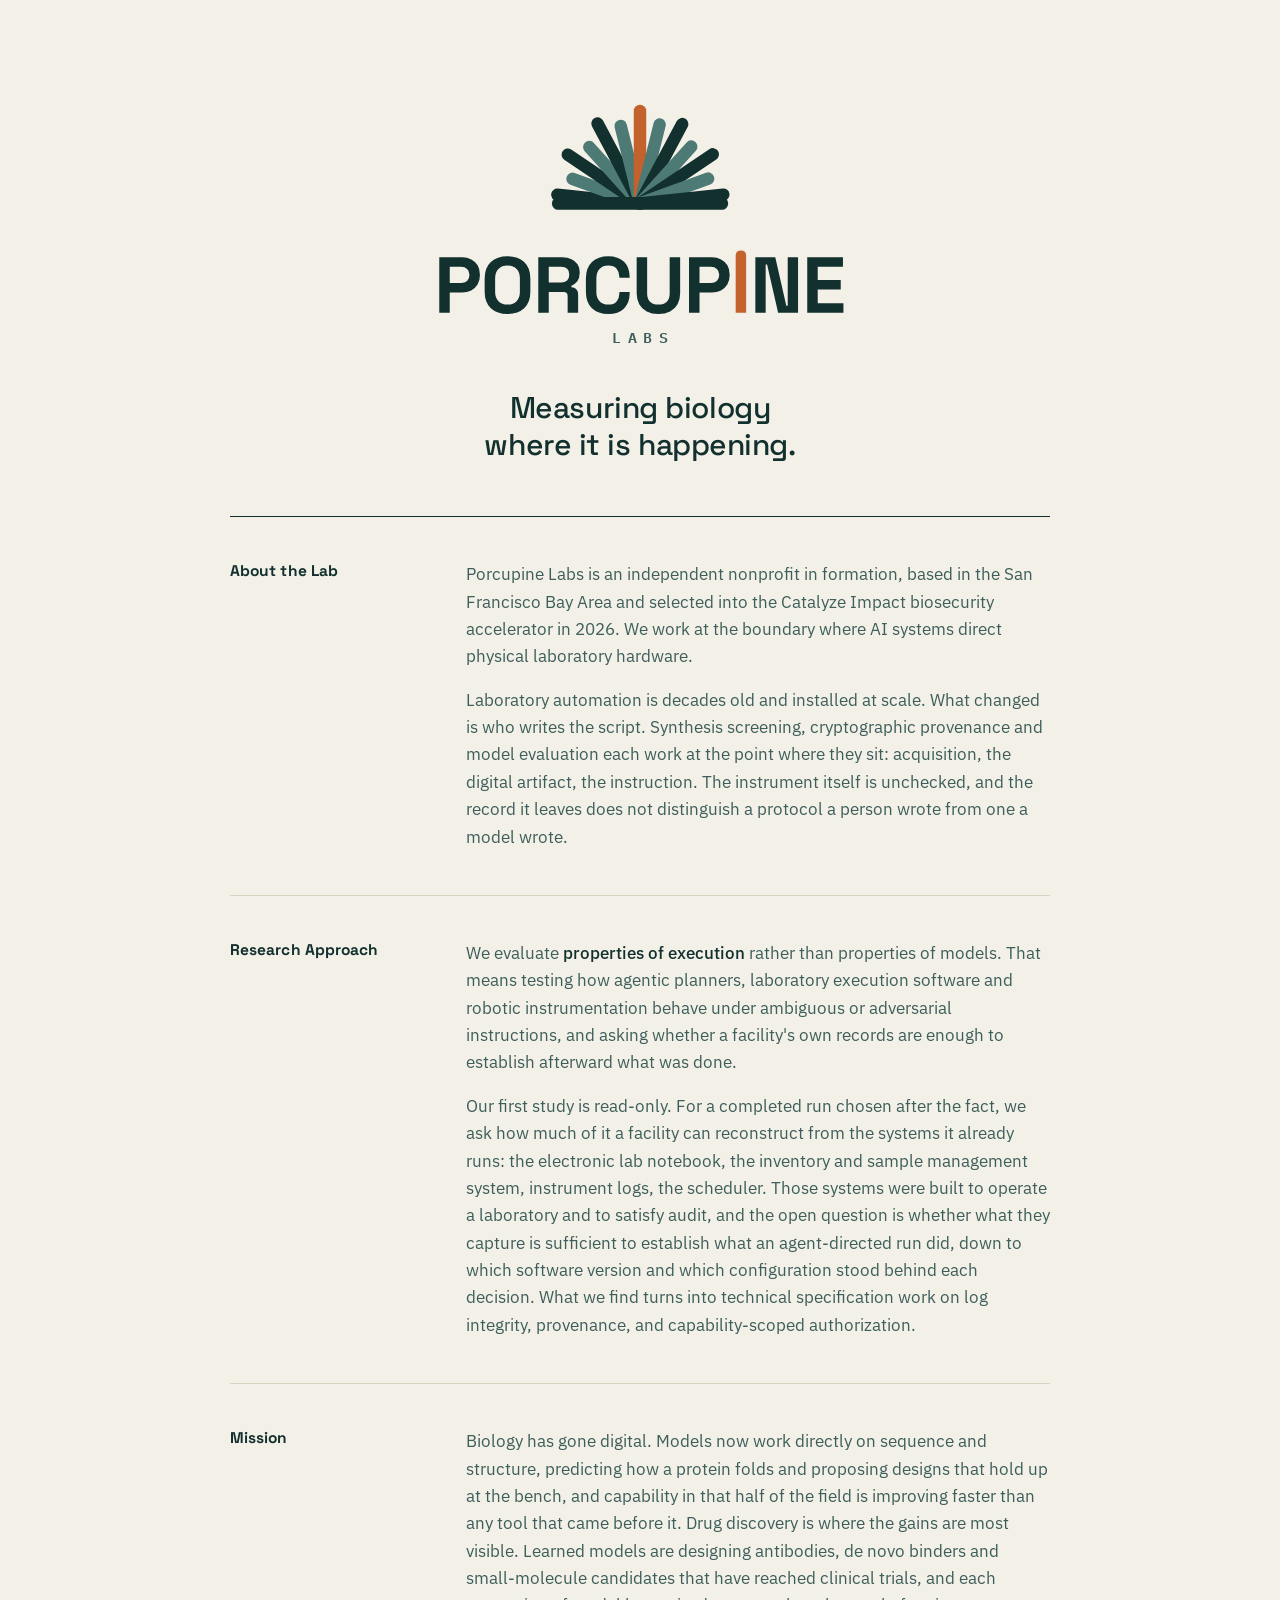
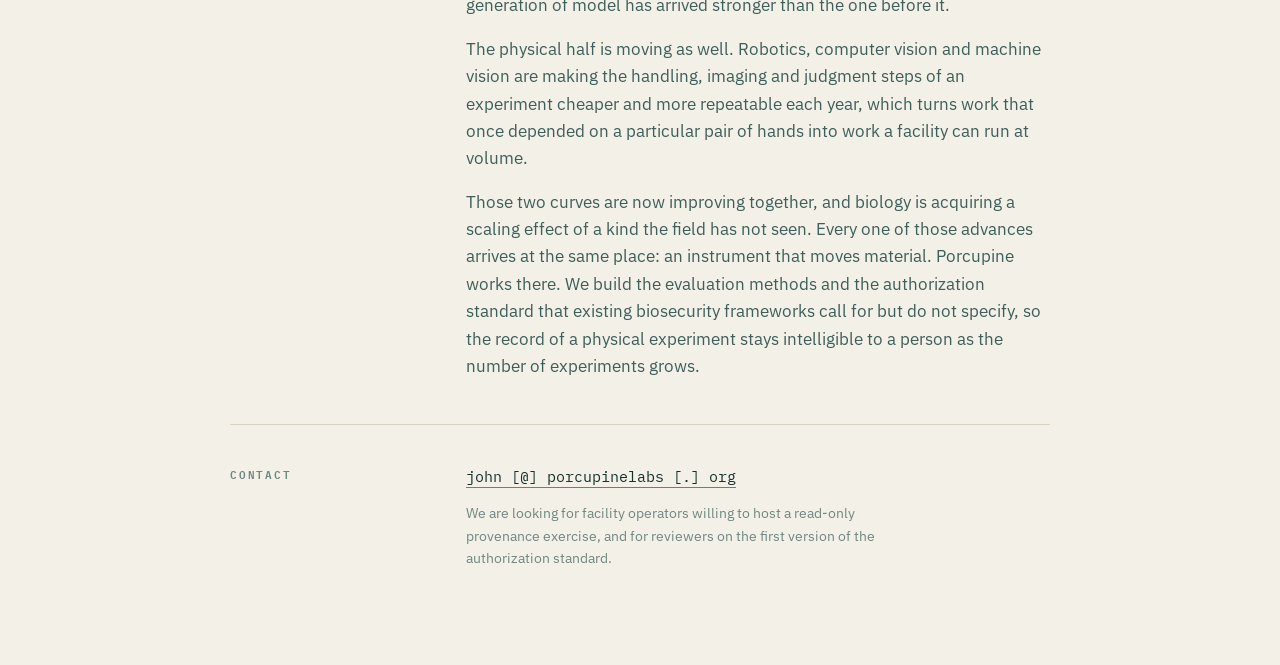
==== index.html @ 1875fbbc "Rebuild site: brand, metadata, social card" ====
<!doctype html>
<html lang="en">
<head>
<meta charset="utf-8">
<meta name="viewport" content="width=device-width,initial-scale=1,viewport-fit=cover">
<meta name="theme-color" content="#F3F0E8">
<link rel="canonical" href="https://porcupinelabs.org/">
<meta property="og:type" content="website">
<meta property="og:site_name" content="Porcupine Labs">
<meta property="og:title" content="Porcupine Labs">
<meta property="og:url" content="https://porcupinelabs.org/">
<meta property="og:description" content="Measuring biology where it is happening. An independent nonprofit in formation, working at the boundary where AI systems direct physical laboratory hardware.">
<meta property="og:image" content="https://porcupinelabs.org/og.png">
<meta property="og:image:width" content="1200">
<meta property="og:image:height" content="630">
<meta name="twitter:card" content="summary_large_image">
<link rel="icon" href="/favicon.svg" type="image/svg+xml">
<link rel="apple-touch-icon" href="/apple-touch-icon.png">
<script type="application/ld+json">
{"@context":"https://schema.org","@type":"NGO","name":"Porcupine Labs",
"url":"https://porcupinelabs.org/","logo":"https://porcupinelabs.org/favicon.svg",
"email":"john@porcupinelabs.org",
"slogan":"Measuring biology where it is happening.",
"description":"Independent nonprofit in formation. Works at the boundary where AI systems direct physical laboratory hardware, evaluating properties of execution and the records facilities keep of it.",
"address":{"@type":"PostalAddress","addressRegion":"CA","addressCountry":"US"},
"knowsAbout":["biosecurity","laboratory automation","AI safety","provenance","reconstructability"]}
</script>
<title>Porcupine Labs</title>

<meta name="description" content="Porcupine Labs is an independent nonprofit in formation. We measure whether safety constraints hold at the physical execution boundary, where software directs laboratory hardware.">
<link rel="preconnect" href="https://fonts.googleapis.com">
<link rel="preconnect" href="https://fonts.gstatic.com" crossorigin>
<link rel="stylesheet" href="https://fonts.googleapis.com/css2?family=Space+Grotesk:wght@500;700&family=IBM+Plex+Sans:wght@400;500&family=IBM+Plex+Mono:wght@400;600&display=swap">
<style>
/* Layout: one 820px column, label left and body right, hairline rules between.
   Brand palette only. Quill orange appears once, in the I. */
:root{
  --bg:#F3F0E8; --ink:#12302E; --muted:#3D5E5A; --subtle:#6F8783;
  --rule:#D9D2C0; --rule-strong:#12302E; --quill:#C4622D;
  --mark:#12302E; --mark-lt:#4E7A75;
  --display:"Space Grotesk",system-ui,sans-serif;
  --body:"IBM Plex Sans",system-ui,-apple-system,"Helvetica Neue",sans-serif;
  --mono:"IBM Plex Mono",ui-monospace,SFMono-Regular,Menlo,monospace;
  color-scheme:light;
}
/* Bone is the ground in every context. The page does not follow the viewer's theme. */

*{box-sizing:border-box;margin:0;padding:0}
body{background:var(--bg);color:var(--ink);font-family:var(--body);
  font-size:16.5px;line-height:1.66;-webkit-font-smoothing:antialiased;
  padding-left:max(24px,env(safe-area-inset-left,0px));
  padding-right:max(24px,env(safe-area-inset-right,0px))}
.container{max-width:820px;margin-inline:auto;padding-block:clamp(52px,8vw,78px) 96px}

/* ---- masthead ---- */
header{text-align:center;padding-bottom:52px;border-bottom:1px solid var(--rule-strong)}
.lockup{display:block;margin:0 auto 26px;width:100%;max-width:330px;height:auto}
.wordmark{display:block;margin:22px auto 0;width:100%;max-width:412px;height:auto}
.sr-only{position:absolute;width:1px;height:1px;overflow:hidden;clip:rect(0 0 0 0);
  clip-path:inset(50%);white-space:nowrap}
.labs{font-family:var(--mono);font-weight:600;font-size:clamp(12px,2.1vw,15px);
  letter-spacing:.44em;color:var(--muted);margin-top:11px;text-indent:.44em}
.lead{max-width:24ch;margin:38px auto 0;font-family:var(--display);font-weight:500;
  font-size:clamp(21px,3.4vw,30px);line-height:1.26;letter-spacing:-.015em;
  color:var(--ink);text-wrap:balance}

/* ---- sections ---- */
section{display:grid;grid-template-columns:200px minmax(0,1fr);
  gap:36px;padding-block:44px;border-bottom:1px solid var(--rule)}
h2{font-family:var(--display);font-size:15.5px;font-weight:700;letter-spacing:.005em;
  line-height:1.35;color:var(--ink)}
.body p{color:var(--muted);margin-bottom:16px;max-width:64ch}
.body p:last-child{margin-bottom:0}
.body em{font-style:normal;color:var(--ink);font-weight:500}

/* ---- footer ---- */
footer{display:grid;grid-template-columns:200px minmax(0,1fr);gap:36px;
  padding-top:40px;font-size:14.5px;color:var(--muted)}
.flabel{font-family:var(--mono);font-size:11px;font-weight:600;letter-spacing:.16em;
  text-transform:uppercase;color:var(--subtle)}
.addr{font-family:var(--mono);font-size:15px;color:var(--ink);user-select:all;
  text-decoration:none;border-bottom:1px solid var(--quill);padding-bottom:1px}
.fnote{margin-top:12px;color:var(--subtle);font-size:13.5px;max-width:54ch}

@media (max-width:680px){
  .container{padding-block:40px 64px}
  header{padding-bottom:38px}
  section,footer{grid-template-columns:1fr;gap:14px;padding-block:34px}
}
:focus-visible{outline:2px solid var(--quill);outline-offset:3px}
</style>
</head>
<body>

<div class="container">
  <header>
    <svg class="lockup" viewBox="0 0 400 176" role="img" aria-label="Porcupine Labs quill mark">
      <line x1="200" y1="152" x2="99.8" y2="141.5" stroke="var(--mark)" stroke-width="15.1" stroke-linecap="round"/>
      <line x1="200" y1="152" x2="118.2" y2="122.2" stroke="var(--mark-lt)" stroke-width="15.1" stroke-linecap="round"/>
      <line x1="200" y1="152" x2="112.4" y2="92.9" stroke="var(--mark)" stroke-width="15.1" stroke-linecap="round"/>
      <line x1="200" y1="152" x2="138.5" y2="83.7" stroke="var(--mark-lt)" stroke-width="15.1" stroke-linecap="round"/>
      <line x1="200" y1="152" x2="148.5" y2="55.2" stroke="var(--mark)" stroke-width="15.1" stroke-linecap="round"/>
      <line x1="200" y1="152" x2="176.6" y2="58.1" stroke="var(--mark-lt)" stroke-width="15.1" stroke-linecap="round"/>
      <line x1="200" y1="152" x2="200" y2="39.9" stroke="var(--quill)" stroke-width="15.1" stroke-linecap="round"/>
      <line x1="200" y1="152" x2="223.8" y2="56.5" stroke="var(--mark-lt)" stroke-width="15.1" stroke-linecap="round"/>
      <line x1="200" y1="152" x2="251.1" y2="55.9" stroke="var(--mark)" stroke-width="15.1" stroke-linecap="round"/>
      <line x1="200" y1="152" x2="262.1" y2="83.1" stroke="var(--mark-lt)" stroke-width="15.1" stroke-linecap="round"/>
      <line x1="200" y1="152" x2="288.2" y2="92.5" stroke="var(--mark)" stroke-width="15.1" stroke-linecap="round"/>
      <line x1="200" y1="152" x2="282.6" y2="121.9" stroke="var(--mark-lt)" stroke-width="15.1" stroke-linecap="round"/>
      <line x1="200" y1="152" x2="301" y2="141.4" stroke="var(--mark)" stroke-width="15.1" stroke-linecap="round"/>
      <rect x="93.2" y="144.4" width="213.7" height="15.3" rx="7.6" fill="var(--mark)"/>
    </svg>
    <svg class="wordmark" viewBox="0 0 519.2 82.5" role="img" aria-label="Porcupine"><title>Porcupine</title><g transform="translate(0 80.5)"><g transform="translate(0.000 0) scale(0.100000 -0.100000)"><path fill="#12302E" d="M66 0V700H354Q420 700 470.5 673.5Q521 647 549.5 599.0Q578 551 578 485V471Q578 406 548.5 357.5Q519 309 468.5 282.5Q418 256 354 256H198V0ZM198 376H341Q388 376 417.0 402.0Q446 428 446 473V483Q446 528 417.0 554.0Q388 580 341 580H198Z"/></g><g transform="translate(58.800 0) scale(0.100000 -0.100000)"><path fill="#12302E" d="M338 -14Q206 -14 128.0 58.5Q50 131 50 266V434Q50 569 128.0 641.5Q206 714 338 714Q470 714 548.0 641.5Q626 569 626 434V266Q626 131 548.0 58.5Q470 -14 338 -14ZM338 104Q412 104 453.0 147.0Q494 190 494 262V438Q494 510 453.0 553.0Q412 596 338 596Q265 596 223.5 553.0Q182 510 182 438V262Q182 190 223.5 147.0Q265 104 338 104Z"/></g><g transform="translate(124.800 0) scale(0.100000 -0.100000)"><path fill="#12302E" d="M66 0V700H370Q436 700 485.0 677.0Q534 654 561.0 612.0Q588 570 588 513V501Q588 438 558.0 399.0Q528 360 484 342V324Q524 322 546.0 296.5Q568 271 568 229V0H436V210Q436 234 423.5 249.0Q411 264 382 264H198V0ZM198 384H356Q403 384 429.5 409.5Q456 435 456 477V487Q456 529 430.0 554.5Q404 580 356 580H198Z"/></g><g transform="translate(186.400 0) scale(0.100000 -0.100000)"><path fill="#12302E" d="M332 -14Q202 -14 126.0 58.5Q50 131 50 266V434Q50 569 126.0 641.5Q202 714 332 714Q461 714 531.5 643.5Q602 573 602 450V444H472V454Q472 516 437.5 556.0Q403 596 332 596Q262 596 222.0 553.0Q182 510 182 436V264Q182 191 222.0 147.5Q262 104 332 104Q403 104 437.5 144.5Q472 185 472 246V264H602V250Q602 127 531.5 56.5Q461 -14 332 -14Z"/></g><g transform="translate(249.200 0) scale(0.100000 -0.100000)"><path fill="#12302E" d="M336 -14Q250 -14 188.5 17.5Q127 49 94.5 107.5Q62 166 62 246V700H194V242Q194 178 230.5 141.0Q267 104 336 104Q405 104 441.5 141.0Q478 178 478 242V700H610V246Q610 166 577.5 107.5Q545 49 483.5 17.5Q422 -14 336 -14Z"/></g><g transform="translate(314.800 0) scale(0.100000 -0.100000)"><path fill="#12302E" d="M66 0V700H354Q420 700 470.5 673.5Q521 647 549.5 599.0Q578 551 578 485V471Q578 406 548.5 357.5Q519 309 468.5 282.5Q418 256 354 256H198V0ZM198 376H341Q388 376 417.0 402.0Q446 428 446 473V483Q446 528 417.0 554.0Q388 580 341 580H198Z"/></g><path fill="#C4622D" d="M380.20 0 L380.20 -71.90 Q380.20 -78.50 386.80 -78.50 Q393.40 -78.50 393.40 -71.90 L393.40 0 Z"/><g transform="translate(398.400 0) scale(0.100000 -0.100000)"><path fill="#12302E" d="M66 0V700H317L456 90H474V700H604V0H353L214 610H196V0Z"/></g><g transform="translate(463.800 0) scale(0.100000 -0.100000)"><path fill="#12302E" d="M66 0V700H516V580H198V413H488V293H198V120H522V0Z"/></g></g></svg>
    <h1 class="sr-only">Porcupine Labs</h1>
    <div class="labs">LABS</div>
    <p class="lead">Measuring biology where it is happening.</p>
  </header>

  <main>
    <section>
      <h2>About the Lab</h2>
      <div class="body">
        <p>Porcupine Labs is an independent nonprofit in formation, based in the San Francisco
          Bay Area and selected into the Catalyze Impact biosecurity accelerator in 2026.
          We work at the boundary where AI systems direct physical laboratory hardware.</p>
        <p>Laboratory automation is decades old and installed at scale. What changed is who
          writes the script. Synthesis screening, cryptographic provenance and model
          evaluation each work at the point where they sit: acquisition, the digital artifact,
          the instruction. The instrument itself is unchecked, and the record it leaves does
          not distinguish a protocol a person wrote from one a model wrote.</p>
      </div>
    </section>

    <section>
      <h2>Research Approach</h2>
      <div class="body">
        <p>We evaluate <em>properties of execution</em> rather than properties of models. That
          means testing how agentic planners, laboratory execution software and robotic
          instrumentation behave under ambiguous or adversarial instructions, and asking
          whether a facility's own records are enough to establish afterward what was done.</p>
        <p>Our first study is read-only. For a completed run chosen after the fact, we ask how
          much of it a facility can reconstruct from the systems it already runs: the
          electronic lab notebook, the inventory and sample management system, instrument
          logs, the scheduler. Those systems were built to operate a laboratory and to satisfy
          audit, and the open question is whether what they capture is sufficient to establish
          what an agent-directed run did, down to which software version and which
          configuration stood behind each decision. What we find turns into technical
          specification work on log integrity, provenance, and capability-scoped
          authorization.</p>
      </div>
    </section>

    <section>
      <h2>Mission</h2>
      <div class="body">
        <p>Biology has gone digital. Models now work directly on sequence and structure,
          predicting how a protein folds and proposing designs that hold up at the bench, and
          capability in that half of the field is improving faster than any tool that came
          before it. Drug discovery is where the gains are most visible. Learned models are
          designing antibodies, de novo binders and small-molecule candidates that have
          reached clinical trials, and each generation of model has arrived stronger than the
          one before it.</p>
        <p>The physical half is moving as well. Robotics, computer vision and machine vision
          are making the handling, imaging and judgment steps of an experiment cheaper and
          more repeatable each year, which turns work that once depended on a particular pair
          of hands into work a facility can run at volume.</p>
        <p>Those two curves are now improving together, and biology is acquiring a scaling
          effect of a kind the field has not seen. Every one of those advances arrives at the
          same place: an instrument that moves material. Porcupine works there. We build the
          evaluation methods and the authorization standard that existing biosecurity
          frameworks call for but do not specify, so the record of a physical experiment
          stays intelligible to a person as the number of experiments grows.</p>
      </div>
    </section>
  </main>

  <footer>
    <div class="flabel">Contact</div>
    <div>
      <a class="addr" href="mailto:john@porcupinelabs.org">john [@] porcupinelabs [.] org</a>
      <p class="fnote">We are looking for facility operators willing to host a read-only
        provenance exercise, and for reviewers on the first version of the authorization
        standard.</p>
    </div>
  </footer>
</div>

</body>
</html>
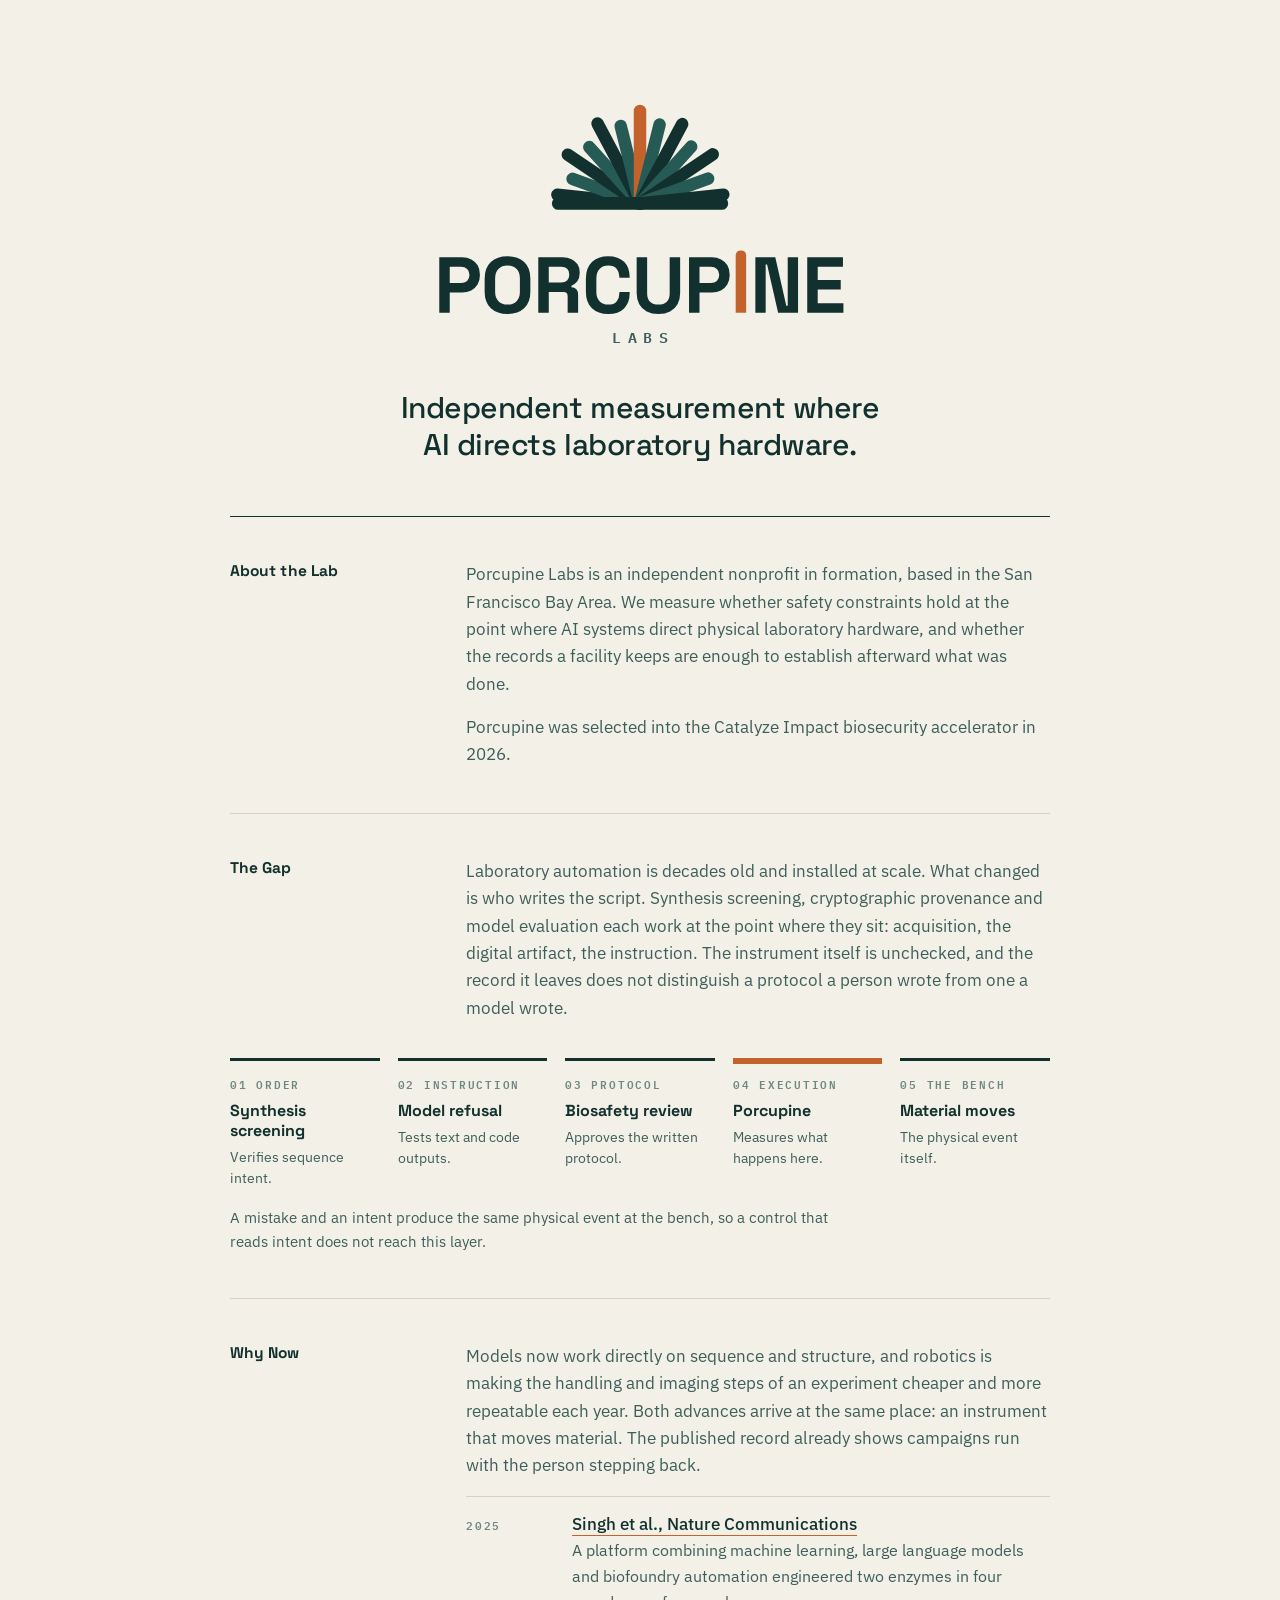
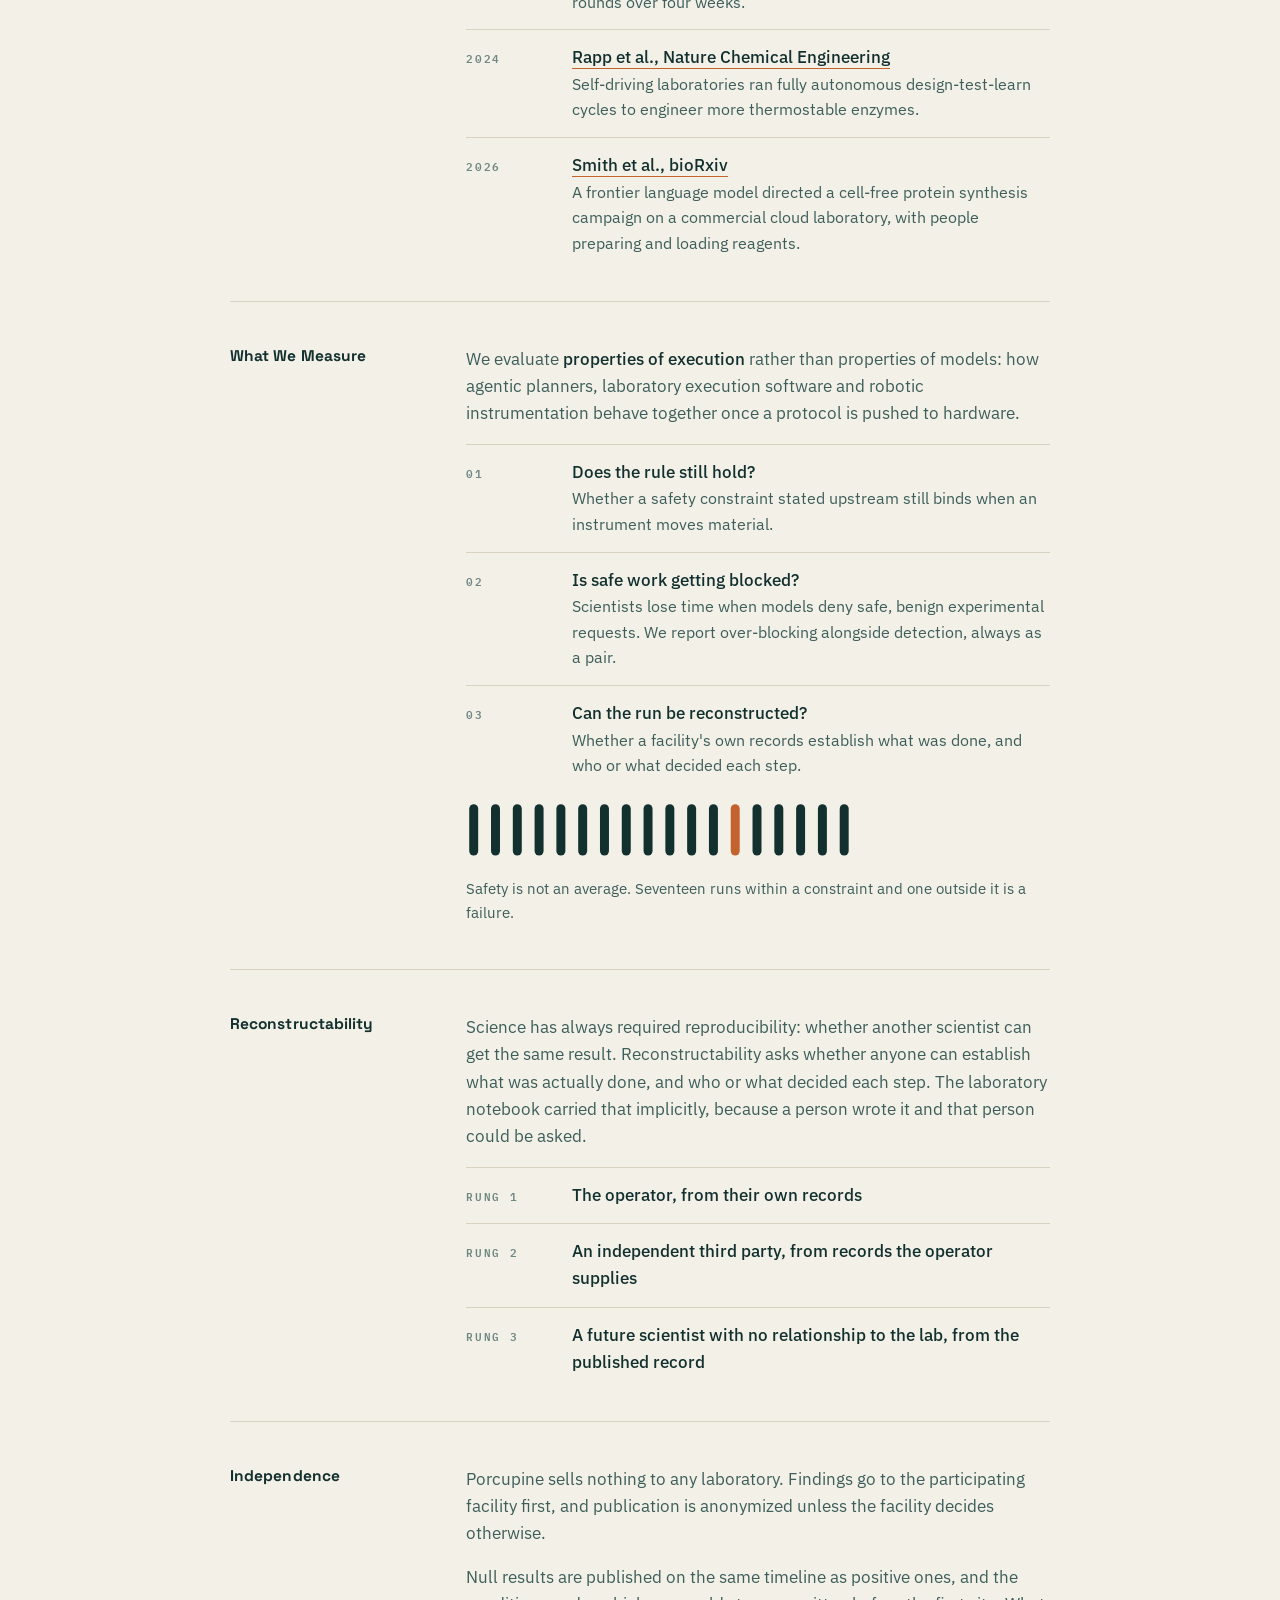
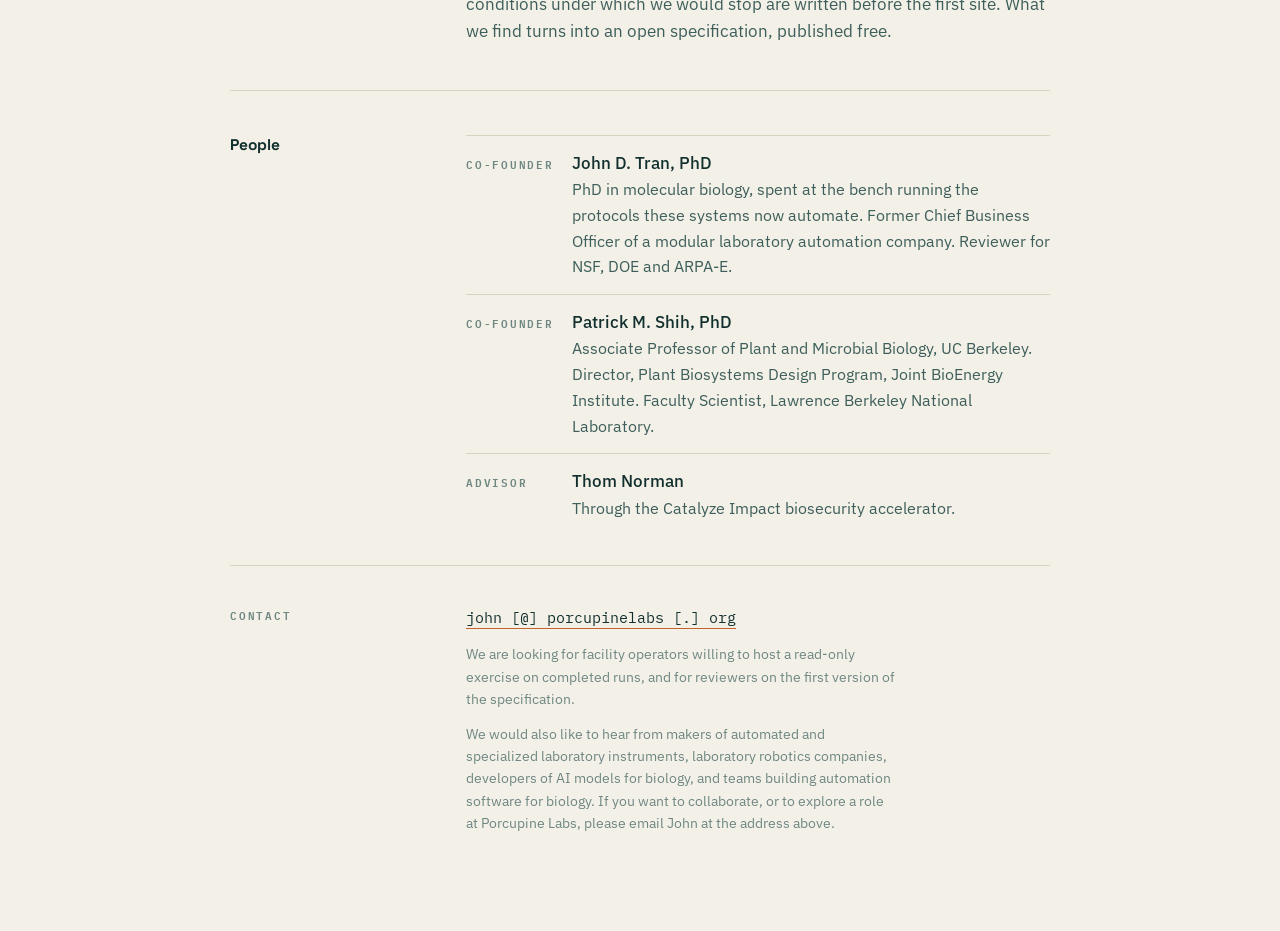
==== commit d1858cbd: "fable update" ====
--- a/index.html
+++ b/index.html
@@ -9,7 +9,7 @@
 <meta property="og:site_name" content="Porcupine Labs">
 <meta property="og:title" content="Porcupine Labs">
 <meta property="og:url" content="https://porcupinelabs.org/">
-<meta property="og:description" content="Measuring biology where it is happening. An independent nonprofit in formation, working at the boundary where AI systems direct physical laboratory hardware.">
+<meta property="og:description" content="Independent measurement where AI directs laboratory hardware. An independent nonprofit in formation, working at the boundary where AI systems direct physical laboratory instruments.">
 <meta property="og:image" content="https://porcupinelabs.org/og.png">
 <meta property="og:image:width" content="1200">
 <meta property="og:image:height" content="630">
@@ -20,9 +20,10 @@
 {"@context":"https://schema.org","@type":"NGO","name":"Porcupine Labs",
 "url":"https://porcupinelabs.org/","logo":"https://porcupinelabs.org/favicon.svg",
 "email":"john@porcupinelabs.org",
-"slogan":"Measuring biology where it is happening.",
-"description":"Independent nonprofit in formation. Works at the boundary where AI systems direct physical laboratory hardware, evaluating properties of execution and the records facilities keep of it.",
+"slogan":"Independent measurement where AI directs laboratory hardware.",
+"description":"Independent nonprofit in formation. Measures whether safety constraints hold where AI systems direct physical laboratory hardware, and whether a facility's records establish afterward what was done.",
 "address":{"@type":"PostalAddress","addressRegion":"CA","addressCountry":"US"},
+"founder":[{"@type":"Person","name":"John D. Tran"},{"@type":"Person","name":"Patrick M. Shih"}],
 "knowsAbout":["biosecurity","laboratory automation","AI safety","provenance","reconstructability"]}
 </script>
 <title>Porcupine Labs</title>
@@ -33,11 +34,12 @@
 <link rel="stylesheet" href="https://fonts.googleapis.com/css2?family=Space+Grotesk:wght@500;700&family=IBM+Plex+Sans:wght@400;500&family=IBM+Plex+Mono:wght@400;600&display=swap">
 <style>
 /* Layout: one 820px column, label left and body right, hairline rules between.
-   Brand palette only. Quill orange appears once, in the I. */
+   Brand palette only. The quill is a stroke: figures are built from top rules and
+   round-capped lines. Quill orange marks where Porcupine works, once per figure. */
 :root{
   --bg:#F3F0E8; --ink:#12302E; --muted:#3D5E5A; --subtle:#6F8783;
   --rule:#D9D2C0; --rule-strong:#12302E; --quill:#C4622D;
-  --mark:#12302E; --mark-lt:#4E7A75;
+  --mark:#12302E; --mark-lt:#265A55;
   --display:"Space Grotesk",system-ui,sans-serif;
   --body:"IBM Plex Sans",system-ui,-apple-system,"Helvetica Neue",sans-serif;
   --mono:"IBM Plex Mono",ui-monospace,SFMono-Regular,Menlo,monospace;
@@ -60,7 +62,7 @@
   clip-path:inset(50%);white-space:nowrap}
 .labs{font-family:var(--mono);font-weight:600;font-size:clamp(12px,2.1vw,15px);
   letter-spacing:.44em;color:var(--muted);margin-top:11px;text-indent:.44em}
-.lead{max-width:24ch;margin:38px auto 0;font-family:var(--display);font-weight:500;
+.lead{max-width:26ch;margin:38px auto 0;font-family:var(--display);font-weight:500;
   font-size:clamp(21px,3.4vw,30px);line-height:1.26;letter-spacing:-.015em;
   color:var(--ink);text-wrap:balance}
 
@@ -72,6 +74,33 @@
 .body p{color:var(--muted);margin-bottom:16px;max-width:64ch}
 .body p:last-child{margin-bottom:0}
 .body em{font-style:normal;color:var(--ink);font-weight:500}
+.body a,.fig a{color:var(--ink);text-decoration:none;border-bottom:1px solid var(--quill)}
+.tag{font-family:var(--mono);font-size:11px;font-weight:600;letter-spacing:.16em;
+  text-transform:uppercase;color:var(--subtle);display:block}
+
+/* ---- figures: span both columns ---- */
+.fig{grid-column:1/-1}
+.cap{margin-top:18px;color:var(--muted);font-size:14.5px;max-width:70ch}
+
+/* the stack: five stages, each under a top rule */
+.stack{list-style:none;display:grid;grid-template-columns:repeat(5,minmax(0,1fr));gap:18px}
+.stack li{border-top:3px solid var(--mark);padding-top:14px}
+.stack li.q{border-top:6px solid var(--quill);padding-top:11px}
+.stack b{display:block;font-family:var(--display);font-weight:700;font-size:16px;
+  line-height:1.25;margin:8px 0 6px;color:var(--ink)}
+.stack span.d{display:block;color:var(--muted);font-size:14px;line-height:1.45}
+
+/* rows: questions, rungs, record, people */
+.rows{list-style:none}
+.rows li{display:grid;grid-template-columns:88px minmax(0,1fr);gap:18px;
+  padding:14px 0;border-top:1px solid var(--rule)}
+.rows li:last-child{padding-bottom:0}
+.rows b{display:block;font-weight:500;color:var(--ink)}
+.rows .d{display:block;color:var(--muted);font-size:15.5px}
+.rows .tag{padding-top:5px}
+
+/* all-of-k strip */
+.strip{display:block;width:100%;max-width:400px;height:auto;margin-top:22px}
 
 /* ---- footer ---- */
 footer{display:grid;grid-template-columns:200px minmax(0,1fr);gap:36px;
@@ -86,6 +115,10 @@
   .container{padding-block:40px 64px}
   header{padding-bottom:38px}
   section,footer{grid-template-columns:1fr;gap:14px;padding-block:34px}
+  .stack{grid-template-columns:1fr;gap:0}
+  .stack li,.stack li.q{border-top:0;border-left:3px solid var(--mark);padding:10px 0 14px 16px}
+  .stack li.q{border-left:6px solid var(--quill);padding-left:13px}
+  .rows li{grid-template-columns:1fr;gap:4px}
 }
 :focus-visible{outline:2px solid var(--quill);outline-offset:3px}
 </style>
@@ -113,7 +146,7 @@
     <svg class="wordmark" viewBox="0 0 519.2 82.5" role="img" aria-label="Porcupine"><title>Porcupine</title><g transform="translate(0 80.5)"><g transform="translate(0.000 0) scale(0.100000 -0.100000)"><path fill="#12302E" d="M66 0V700H354Q420 700 470.5 673.5Q521 647 549.5 599.0Q578 551 578 485V471Q578 406 548.5 357.5Q519 309 468.5 282.5Q418 256 354 256H198V0ZM198 376H341Q388 376 417.0 402.0Q446 428 446 473V483Q446 528 417.0 554.0Q388 580 341 580H198Z"/></g><g transform="translate(58.800 0) scale(0.100000 -0.100000)"><path fill="#12302E" d="M338 -14Q206 -14 128.0 58.5Q50 131 50 266V434Q50 569 128.0 641.5Q206 714 338 714Q470 714 548.0 641.5Q626 569 626 434V266Q626 131 548.0 58.5Q470 -14 338 -14ZM338 104Q412 104 453.0 147.0Q494 190 494 262V438Q494 510 453.0 553.0Q412 596 338 596Q265 596 223.5 553.0Q182 510 182 438V262Q182 190 223.5 147.0Q265 104 338 104Z"/></g><g transform="translate(124.800 0) scale(0.100000 -0.100000)"><path fill="#12302E" d="M66 0V700H370Q436 700 485.0 677.0Q534 654 561.0 612.0Q588 570 588 513V501Q588 438 558.0 399.0Q528 360 484 342V324Q524 322 546.0 296.5Q568 271 568 229V0H436V210Q436 234 423.5 249.0Q411 264 382 264H198V0ZM198 384H356Q403 384 429.5 409.5Q456 435 456 477V487Q456 529 430.0 554.5Q404 580 356 580H198Z"/></g><g transform="translate(186.400 0) scale(0.100000 -0.100000)"><path fill="#12302E" d="M332 -14Q202 -14 126.0 58.5Q50 131 50 266V434Q50 569 126.0 641.5Q202 714 332 714Q461 714 531.5 643.5Q602 573 602 450V444H472V454Q472 516 437.5 556.0Q403 596 332 596Q262 596 222.0 553.0Q182 510 182 436V264Q182 191 222.0 147.5Q262 104 332 104Q403 104 437.5 144.5Q472 185 472 246V264H602V250Q602 127 531.5 56.5Q461 -14 332 -14Z"/></g><g transform="translate(249.200 0) scale(0.100000 -0.100000)"><path fill="#12302E" d="M336 -14Q250 -14 188.5 17.5Q127 49 94.5 107.5Q62 166 62 246V700H194V242Q194 178 230.5 141.0Q267 104 336 104Q405 104 441.5 141.0Q478 178 478 242V700H610V246Q610 166 577.5 107.5Q545 49 483.5 17.5Q422 -14 336 -14Z"/></g><g transform="translate(314.800 0) scale(0.100000 -0.100000)"><path fill="#12302E" d="M66 0V700H354Q420 700 470.5 673.5Q521 647 549.5 599.0Q578 551 578 485V471Q578 406 548.5 357.5Q519 309 468.5 282.5Q418 256 354 256H198V0ZM198 376H341Q388 376 417.0 402.0Q446 428 446 473V483Q446 528 417.0 554.0Q388 580 341 580H198Z"/></g><path fill="#C4622D" d="M380.20 0 L380.20 -71.90 Q380.20 -78.50 386.80 -78.50 Q393.40 -78.50 393.40 -71.90 L393.40 0 Z"/><g transform="translate(398.400 0) scale(0.100000 -0.100000)"><path fill="#12302E" d="M66 0V700H317L456 90H474V700H604V0H353L214 610H196V0Z"/></g><g transform="translate(463.800 0) scale(0.100000 -0.100000)"><path fill="#12302E" d="M66 0V700H516V580H198V413H488V293H198V120H522V0Z"/></g></g></svg>
     <h1 class="sr-only">Porcupine Labs</h1>
     <div class="labs">LABS</div>
-    <p class="lead">Measuring biology where it is happening.</p>
+    <p class="lead">Independent measurement where AI directs laboratory hardware.</p>
   </header>
 
   <main>
@@ -121,55 +154,111 @@
       <h2>About the Lab</h2>
       <div class="body">
         <p>Porcupine Labs is an independent nonprofit in formation, based in the San Francisco
-          Bay Area and selected into the Catalyze Impact biosecurity accelerator in 2026.
-          We work at the boundary where AI systems direct physical laboratory hardware.</p>
+          Bay Area. We measure whether safety constraints hold at the point where AI systems
+          direct physical laboratory hardware, and whether the records a facility keeps are
+          enough to establish afterward what was done.</p>
+        <p>Porcupine was selected into the Catalyze Impact biosecurity accelerator in 2026.</p>
+      </div>
+    </section>
+
+    <section>
+      <h2>The Gap</h2>
+      <div class="body">
         <p>Laboratory automation is decades old and installed at scale. What changed is who
           writes the script. Synthesis screening, cryptographic provenance and model
           evaluation each work at the point where they sit: acquisition, the digital artifact,
           the instruction. The instrument itself is unchecked, and the record it leaves does
           not distinguish a protocol a person wrote from one a model wrote.</p>
       </div>
-    </section>
-
-    <section>
-      <h2>Research Approach</h2>
-      <div class="body">
-        <p>We evaluate <em>properties of execution</em> rather than properties of models. That
-          means testing how agentic planners, laboratory execution software and robotic
-          instrumentation behave under ambiguous or adversarial instructions, and asking
-          whether a facility's own records are enough to establish afterward what was done.</p>
-        <p>Our first study is read-only. For a completed run chosen after the fact, we ask how
-          much of it a facility can reconstruct from the systems it already runs: the
-          electronic lab notebook, the inventory and sample management system, instrument
-          logs, the scheduler. Those systems were built to operate a laboratory and to satisfy
-          audit, and the open question is whether what they capture is sufficient to establish
-          what an agent-directed run did, down to which software version and which
-          configuration stood behind each decision. What we find turns into technical
-          specification work on log integrity, provenance, and capability-scoped
-          authorization.</p>
-      </div>
-    </section>
-
-    <section>
-      <h2>Mission</h2>
-      <div class="body">
-        <p>Biology has gone digital. Models now work directly on sequence and structure,
-          predicting how a protein folds and proposing designs that hold up at the bench, and
-          capability in that half of the field is improving faster than any tool that came
-          before it. Drug discovery is where the gains are most visible. Learned models are
-          designing antibodies, de novo binders and small-molecule candidates that have
-          reached clinical trials, and each generation of model has arrived stronger than the
-          one before it.</p>
-        <p>The physical half is moving as well. Robotics, computer vision and machine vision
-          are making the handling, imaging and judgment steps of an experiment cheaper and
-          more repeatable each year, which turns work that once depended on a particular pair
-          of hands into work a facility can run at volume.</p>
-        <p>Those two curves are now improving together, and biology is acquiring a scaling
-          effect of a kind the field has not seen. Every one of those advances arrives at the
-          same place: an instrument that moves material. Porcupine works there. We build the
-          evaluation methods and the authorization standard that existing biosecurity
-          frameworks call for but do not specify, so the record of a physical experiment
-          stays intelligible to a person as the number of experiments grows.</p>
+      <div class="fig">
+        <ol class="stack" aria-label="Where each control sits, from order to bench">
+          <li><span class="tag">01 Order</span><b>Synthesis screening</b><span class="d">Verifies sequence intent.</span></li>
+          <li><span class="tag">02 Instruction</span><b>Model refusal</b><span class="d">Tests text and code outputs.</span></li>
+          <li><span class="tag">03 Protocol</span><b>Biosafety review</b><span class="d">Approves the written protocol.</span></li>
+          <li class="q"><span class="tag">04 Execution</span><b>Porcupine</b><span class="d">Measures what happens here.</span></li>
+          <li><span class="tag">05 The bench</span><b>Material moves</b><span class="d">The physical event itself.</span></li>
+        </ol>
+        <p class="cap">A mistake and an intent produce the same physical event at the bench,
+          so a control that reads intent does not reach this layer.</p>
+      </div>
+    </section>
+
+    <section>
+      <h2>Why Now</h2>
+      <div class="body">
+        <p>Models now work directly on sequence and structure, and robotics is making the
+          handling and imaging steps of an experiment cheaper and more repeatable each year.
+          Both advances arrive at the same place: an instrument that moves material. The
+          published record already shows campaigns run with the person stepping back.</p>
+        <ul class="rows">
+          <li><span class="tag">2025</span><div><b><a href="https://doi.org/10.1038/s41467-025-61209-y">Singh et al., Nature Communications</a></b>
+            <span class="d">A platform combining machine learning, large language models and biofoundry automation engineered two enzymes in four rounds over four weeks.</span></div></li>
+          <li><span class="tag">2024</span><div><b><a href="https://doi.org/10.1038/s44286-023-00002-4">Rapp et al., Nature Chemical Engineering</a></b>
+            <span class="d">Self-driving laboratories ran fully autonomous design-test-learn cycles to engineer more thermostable enzymes.</span></div></li>
+          <li><span class="tag">2026</span><div><b><a href="https://www.biorxiv.org/content/10.64898/2026.02.05.703998v1">Smith et al., bioRxiv</a></b>
+            <span class="d">A frontier language model directed a cell-free protein synthesis campaign on a commercial cloud laboratory, with people preparing and loading reagents.</span></div></li>
+        </ul>
+      </div>
+    </section>
+
+    <section>
+      <h2>What We Measure</h2>
+      <div class="body">
+        <p>We evaluate <em>properties of execution</em> rather than properties of models: how
+          agentic planners, laboratory execution software and robotic instrumentation behave
+          together once a protocol is pushed to hardware.</p>
+        <ul class="rows">
+          <li><span class="tag">01</span><div><b>Does the rule still hold?</b>
+            <span class="d">Whether a safety constraint stated upstream still binds when an instrument moves material.</span></div></li>
+          <li><span class="tag">02</span><div><b>Is safe work getting blocked?</b>
+            <span class="d">Scientists lose time when models deny safe, benign experimental requests. We report over-blocking alongside detection, always as a pair.</span></div></li>
+          <li><span class="tag">03</span><div><b>Can the run be reconstructed?</b>
+            <span class="d">Whether a facility's own records establish what was done, and who or what decided each step.</span></div></li>
+        </ul>
+        <svg class="strip" viewBox="0 0 624 90" role="img" aria-label="Eighteen runs drawn as strokes: seventeen within the constraint and one outside it"><line x1="12" y1="12" x2="12" y2="78" stroke="var(--mark)" stroke-width="14" stroke-linecap="round"/><line x1="46" y1="12" x2="46" y2="78" stroke="var(--mark)" stroke-width="14" stroke-linecap="round"/><line x1="80" y1="12" x2="80" y2="78" stroke="var(--mark)" stroke-width="14" stroke-linecap="round"/><line x1="114" y1="12" x2="114" y2="78" stroke="var(--mark)" stroke-width="14" stroke-linecap="round"/><line x1="148" y1="12" x2="148" y2="78" stroke="var(--mark)" stroke-width="14" stroke-linecap="round"/><line x1="182" y1="12" x2="182" y2="78" stroke="var(--mark)" stroke-width="14" stroke-linecap="round"/><line x1="216" y1="12" x2="216" y2="78" stroke="var(--mark)" stroke-width="14" stroke-linecap="round"/><line x1="250" y1="12" x2="250" y2="78" stroke="var(--mark)" stroke-width="14" stroke-linecap="round"/><line x1="284" y1="12" x2="284" y2="78" stroke="var(--mark)" stroke-width="14" stroke-linecap="round"/><line x1="318" y1="12" x2="318" y2="78" stroke="var(--mark)" stroke-width="14" stroke-linecap="round"/><line x1="352" y1="12" x2="352" y2="78" stroke="var(--mark)" stroke-width="14" stroke-linecap="round"/><line x1="386" y1="12" x2="386" y2="78" stroke="var(--mark)" stroke-width="14" stroke-linecap="round"/><line x1="420" y1="12" x2="420" y2="78" stroke="var(--quill)" stroke-width="14" stroke-linecap="round"/><line x1="454" y1="12" x2="454" y2="78" stroke="var(--mark)" stroke-width="14" stroke-linecap="round"/><line x1="488" y1="12" x2="488" y2="78" stroke="var(--mark)" stroke-width="14" stroke-linecap="round"/><line x1="522" y1="12" x2="522" y2="78" stroke="var(--mark)" stroke-width="14" stroke-linecap="round"/><line x1="556" y1="12" x2="556" y2="78" stroke="var(--mark)" stroke-width="14" stroke-linecap="round"/><line x1="590" y1="12" x2="590" y2="78" stroke="var(--mark)" stroke-width="14" stroke-linecap="round"/></svg>
+        <p class="cap">Safety is not an average. Seventeen runs within a constraint and one
+          outside it is a failure.</p>
+      </div>
+    </section>
+
+    <section>
+      <h2>Reconstructability</h2>
+      <div class="body">
+        <p>Science has always required reproducibility: whether another scientist can get the
+          same result. Reconstructability asks whether anyone can establish what was actually
+          done, and who or what decided each step. The laboratory notebook carried that
+          implicitly, because a person wrote it and that person could be asked.</p>
+        <ul class="rows">
+          <li><span class="tag">Rung 1</span><div><b>The operator, from their own records</b></div></li>
+          <li><span class="tag">Rung 2</span><div><b>An independent third party, from records the operator supplies</b></div></li>
+          <li><span class="tag">Rung 3</span><div><b>A future scientist with no relationship to the lab, from the published record</b></div></li>
+        </ul>
+      </div>
+    </section>
+
+    <section>
+      <h2>Independence</h2>
+      <div class="body">
+        <p>Porcupine sells nothing to any laboratory. Findings go to the participating
+          facility first, and publication is anonymized unless the facility decides
+          otherwise.</p>
+        <p>Null results are published on the same timeline as positive ones, and the
+          conditions under which we would stop are written before the first site. What we find
+          turns into an open specification, published free.</p>
+      </div>
+    </section>
+
+    <section>
+      <h2>People</h2>
+      <div class="body">
+        <ul class="rows">
+          <li><span class="tag">Co-founder</span><div><b>John D. Tran, PhD</b>
+            <span class="d">PhD in molecular biology, spent at the bench running the protocols these systems now automate. Former Chief Business Officer of a modular laboratory automation company. Reviewer for NSF, DOE and ARPA-E.</span></div></li>
+          <li><span class="tag">Co-founder</span><div><b>Patrick M. Shih, PhD</b>
+            <span class="d">Associate Professor of Plant and Microbial Biology, UC Berkeley. Director, Plant Biosystems Design Program, Joint BioEnergy Institute. Faculty Scientist, Lawrence Berkeley National Laboratory.</span></div></li>
+          <li><span class="tag">Advisor</span><div><b>Thom Norman</b>
+            <span class="d">Through the Catalyze Impact biosecurity accelerator.</span></div></li>
+        </ul>
       </div>
     </section>
   </main>
@@ -179,8 +268,13 @@
     <div>
       <a class="addr" href="mailto:john@porcupinelabs.org">john [@] porcupinelabs [.] org</a>
       <p class="fnote">We are looking for facility operators willing to host a read-only
-        provenance exercise, and for reviewers on the first version of the authorization
-        standard.</p>
+        exercise on completed runs, and for reviewers on the first version of the
+        specification.</p>
+      <p class="fnote">We would also like to hear from makers of automated and specialized
+        laboratory instruments, laboratory robotics companies, developers of AI models for
+        biology, and teams building automation software for biology. If you want to
+        collaborate, or to explore a role at Porcupine Labs, please email John at the address
+        above.</p>
     </div>
   </footer>
 </div>
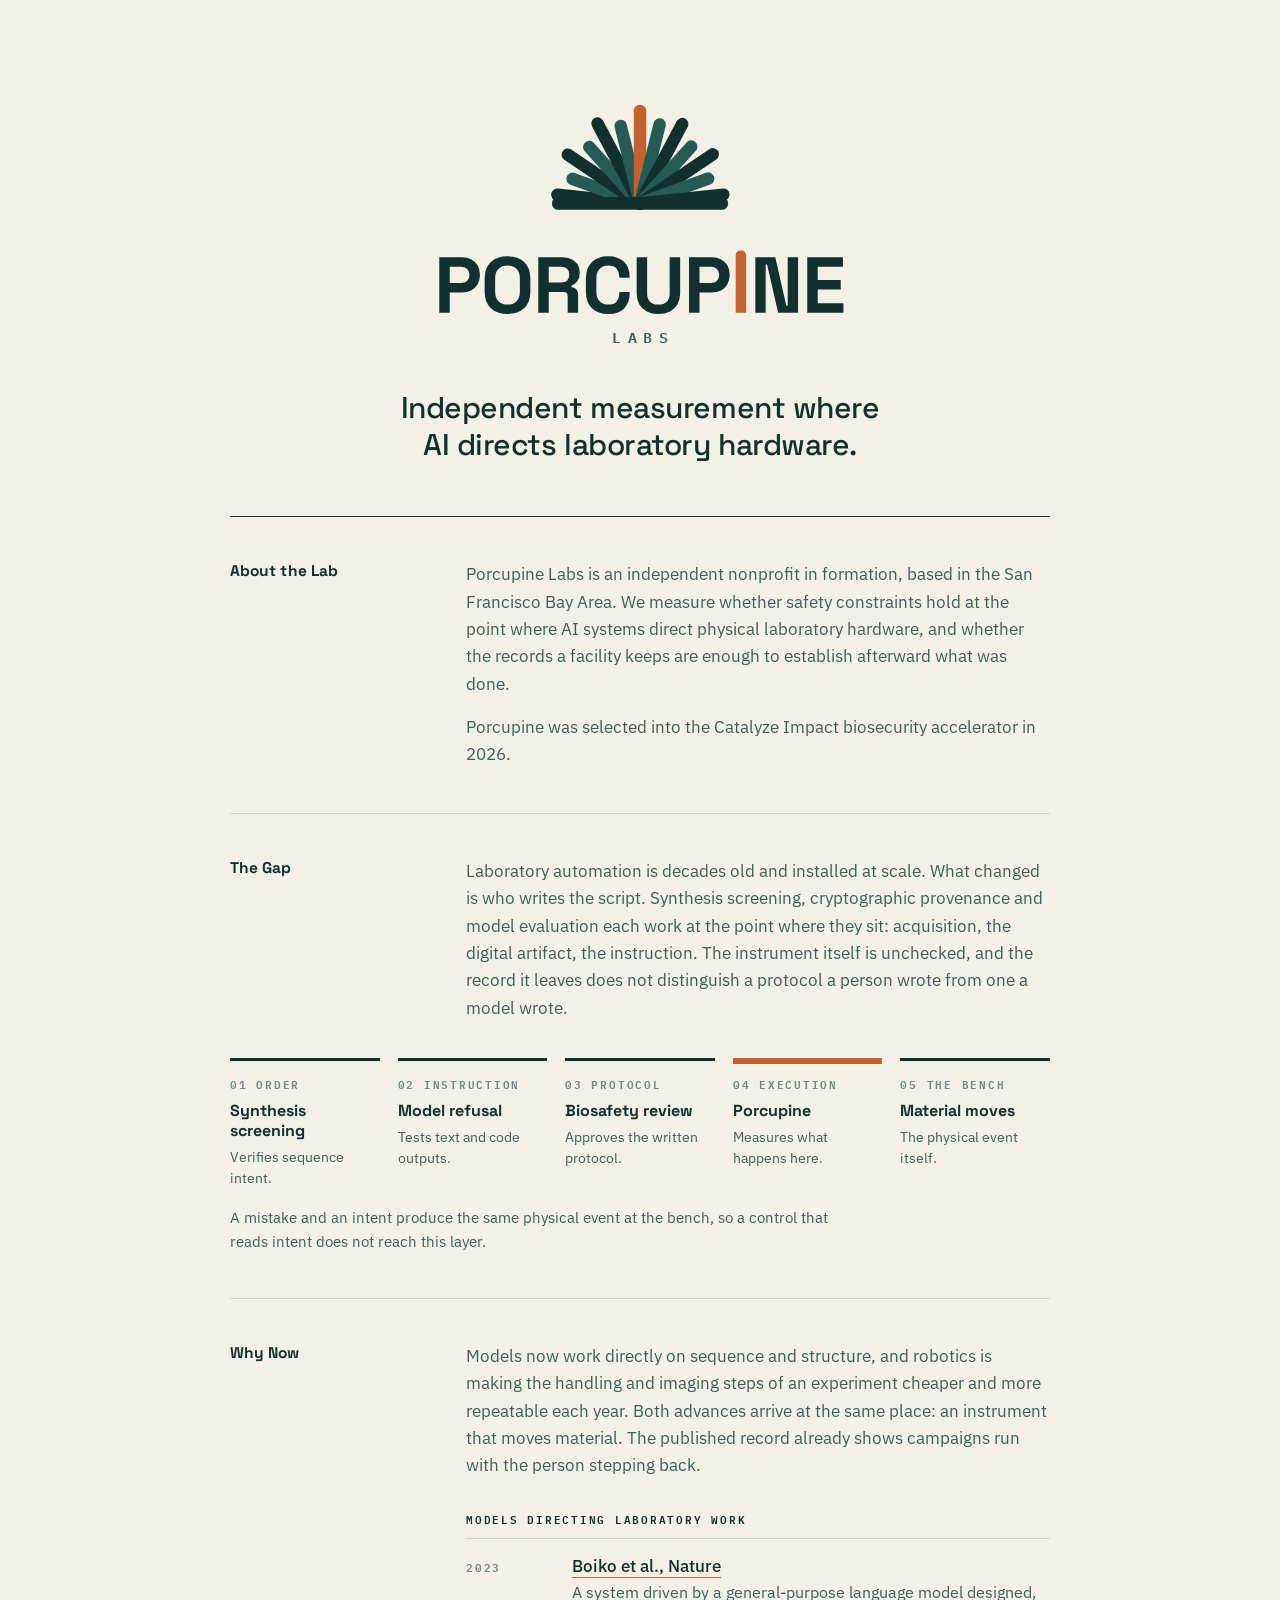
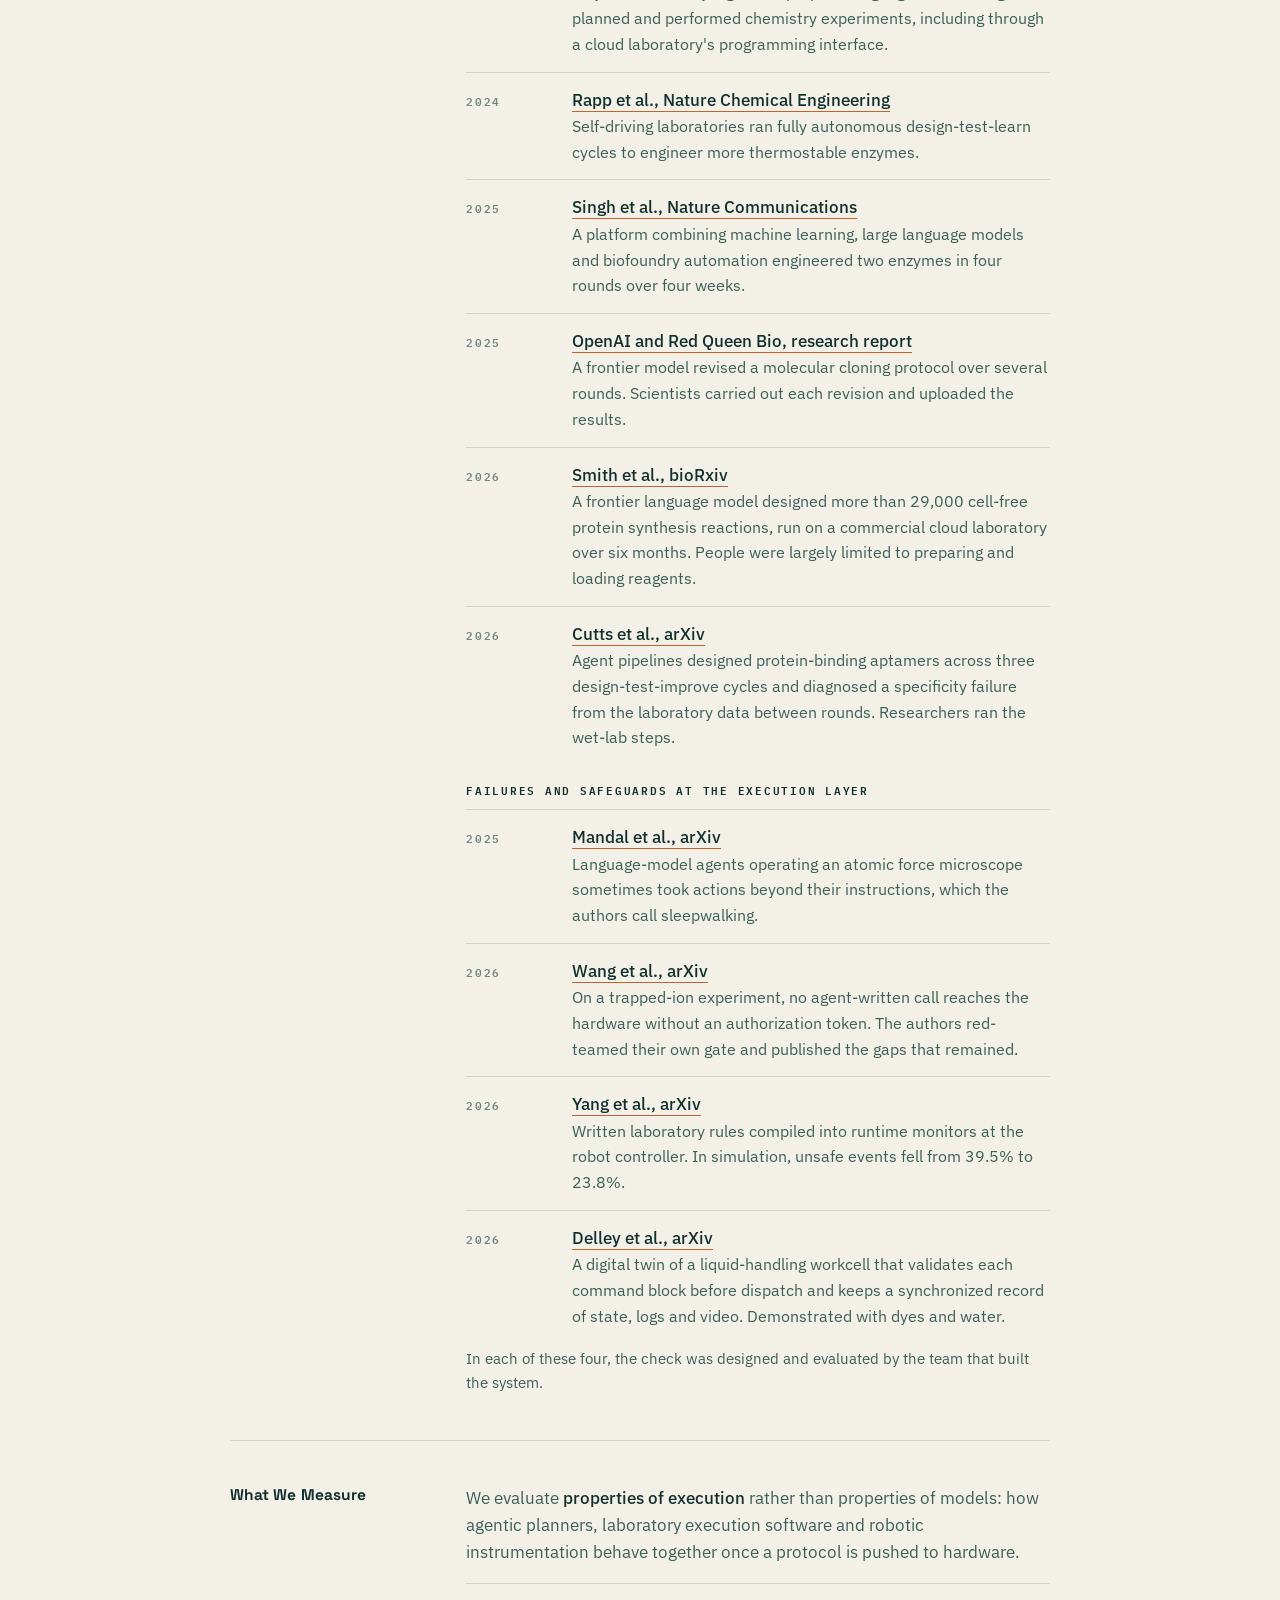
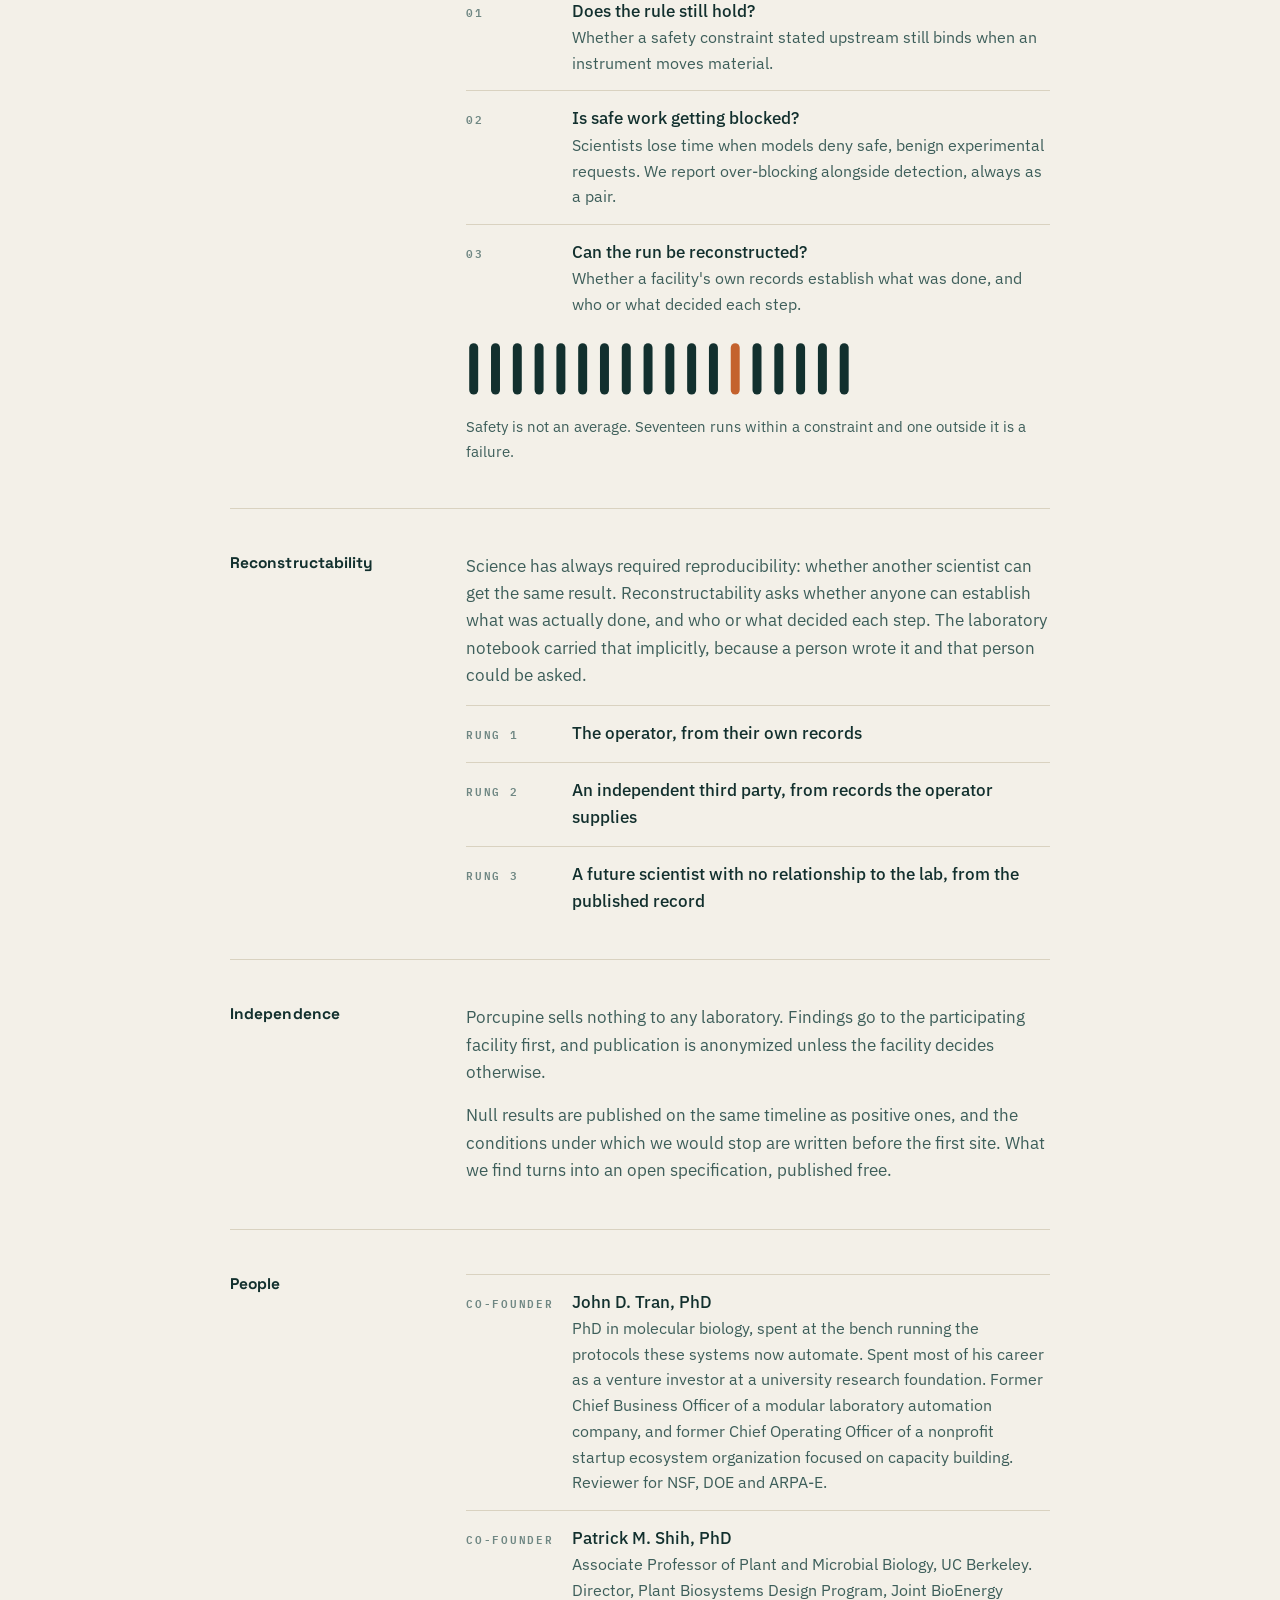
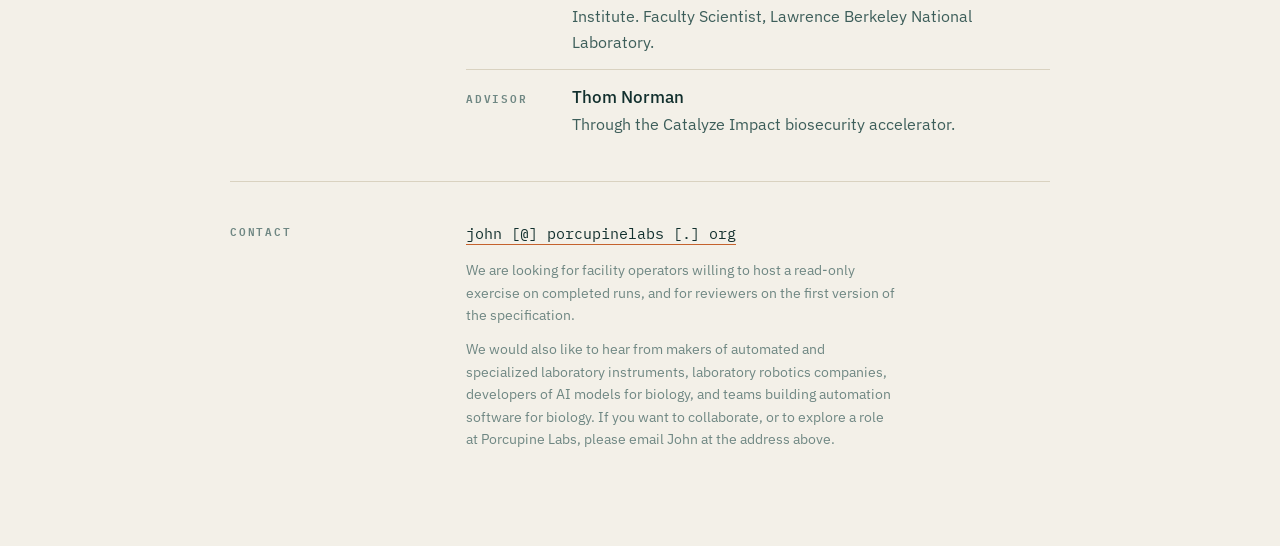
==== commit ce8508d0: "fable update" ====
--- a/index.html
+++ b/index.html
@@ -99,6 +99,9 @@
 .rows .d{display:block;color:var(--muted);font-size:15.5px}
 .rows .tag{padding-top:5px}
 
+.sub{font-family:var(--mono);font-size:11px;font-weight:600;letter-spacing:.16em;
+  text-transform:uppercase;color:var(--ink);margin:30px 0 10px}
+
 /* all-of-k strip */
 .strip{display:block;width:100%;max-width:400px;height:auto;margin-top:22px}
 
@@ -190,14 +193,34 @@
           handling and imaging steps of an experiment cheaper and more repeatable each year.
           Both advances arrive at the same place: an instrument that moves material. The
           published record already shows campaigns run with the person stepping back.</p>
-        <ul class="rows">
+        <h3 class="sub">Models directing laboratory work</h3>
+        <ul class="rows">
+          <li><span class="tag">2023</span><div><b><a href="https://doi.org/10.1038/s41586-023-06792-0">Boiko et al., Nature</a></b>
+            <span class="d">A system driven by a general-purpose language model designed, planned and performed chemistry experiments, including through a cloud laboratory's programming interface.</span></div></li>
+          <li><span class="tag">2024</span><div><b><a href="https://doi.org/10.1038/s44286-023-00002-4">Rapp et al., Nature Chemical Engineering</a></b>
+            <span class="d">Self-driving laboratories ran fully autonomous design-test-learn cycles to engineer more thermostable enzymes.</span></div></li>
           <li><span class="tag">2025</span><div><b><a href="https://doi.org/10.1038/s41467-025-61209-y">Singh et al., Nature Communications</a></b>
             <span class="d">A platform combining machine learning, large language models and biofoundry automation engineered two enzymes in four rounds over four weeks.</span></div></li>
-          <li><span class="tag">2024</span><div><b><a href="https://doi.org/10.1038/s44286-023-00002-4">Rapp et al., Nature Chemical Engineering</a></b>
-            <span class="d">Self-driving laboratories ran fully autonomous design-test-learn cycles to engineer more thermostable enzymes.</span></div></li>
+          <li><span class="tag">2025</span><div><b><a href="https://openai.com/index/accelerating-biological-research-in-the-wet-lab/">OpenAI and Red Queen Bio, research report</a></b>
+            <span class="d">A frontier model revised a molecular cloning protocol over several rounds. Scientists carried out each revision and uploaded the results.</span></div></li>
           <li><span class="tag">2026</span><div><b><a href="https://www.biorxiv.org/content/10.64898/2026.02.05.703998v1">Smith et al., bioRxiv</a></b>
-            <span class="d">A frontier language model directed a cell-free protein synthesis campaign on a commercial cloud laboratory, with people preparing and loading reagents.</span></div></li>
-        </ul>
+            <span class="d">A frontier language model designed more than 29,000 cell-free protein synthesis reactions, run on a commercial cloud laboratory over six months. People were largely limited to preparing and loading reagents.</span></div></li>
+          <li><span class="tag">2026</span><div><b><a href="https://arxiv.org/abs/2610.24806">Cutts et al., arXiv</a></b>
+            <span class="d">Agent pipelines designed protein-binding aptamers across three design-test-improve cycles and diagnosed a specificity failure from the laboratory data between rounds. Researchers ran the wet-lab steps.</span></div></li>
+        </ul>
+        <h3 class="sub">Failures and safeguards at the execution layer</h3>
+        <ul class="rows">
+          <li><span class="tag">2025</span><div><b><a href="https://arxiv.org/abs/2501.10385">Mandal et al., arXiv</a></b>
+            <span class="d">Language-model agents operating an atomic force microscope sometimes took actions beyond their instructions, which the authors call sleepwalking.</span></div></li>
+          <li><span class="tag">2026</span><div><b><a href="https://arxiv.org/abs/2606.27231">Wang et al., arXiv</a></b>
+            <span class="d">On a trapped-ion experiment, no agent-written call reaches the hardware without an authorization token. The authors red-teamed their own gate and published the gaps that remained.</span></div></li>
+          <li><span class="tag">2026</span><div><b><a href="https://arxiv.org/abs/2606.31045">Yang et al., arXiv</a></b>
+            <span class="d">Written laboratory rules compiled into runtime monitors at the robot controller. In simulation, unsafe events fell from 39.5% to 23.8%.</span></div></li>
+          <li><span class="tag">2026</span><div><b><a href="https://arxiv.org/abs/2610.32755">Delley et al., arXiv</a></b>
+            <span class="d">A digital twin of a liquid-handling workcell that validates each command block before dispatch and keeps a synchronized record of state, logs and video. Demonstrated with dyes and water.</span></div></li>
+        </ul>
+        <p class="cap">In each of these four, the check was designed and evaluated by the team
+          that built the system.</p>
       </div>
     </section>
 
@@ -253,7 +276,7 @@
       <div class="body">
         <ul class="rows">
           <li><span class="tag">Co-founder</span><div><b>John D. Tran, PhD</b>
-            <span class="d">PhD in molecular biology, spent at the bench running the protocols these systems now automate. Former Chief Business Officer of a modular laboratory automation company. Reviewer for NSF, DOE and ARPA-E.</span></div></li>
+            <span class="d">PhD in molecular biology, spent at the bench running the protocols these systems now automate. Spent most of his career as a venture investor at a university research foundation. Former Chief Business Officer of a modular laboratory automation company, and former Chief Operating Officer of a nonprofit startup ecosystem organization focused on capacity building. Reviewer for NSF, DOE and ARPA-E.</span></div></li>
           <li><span class="tag">Co-founder</span><div><b>Patrick M. Shih, PhD</b>
             <span class="d">Associate Professor of Plant and Microbial Biology, UC Berkeley. Director, Plant Biosystems Design Program, Joint BioEnergy Institute. Faculty Scientist, Lawrence Berkeley National Laboratory.</span></div></li>
           <li><span class="tag">Advisor</span><div><b>Thom Norman</b>
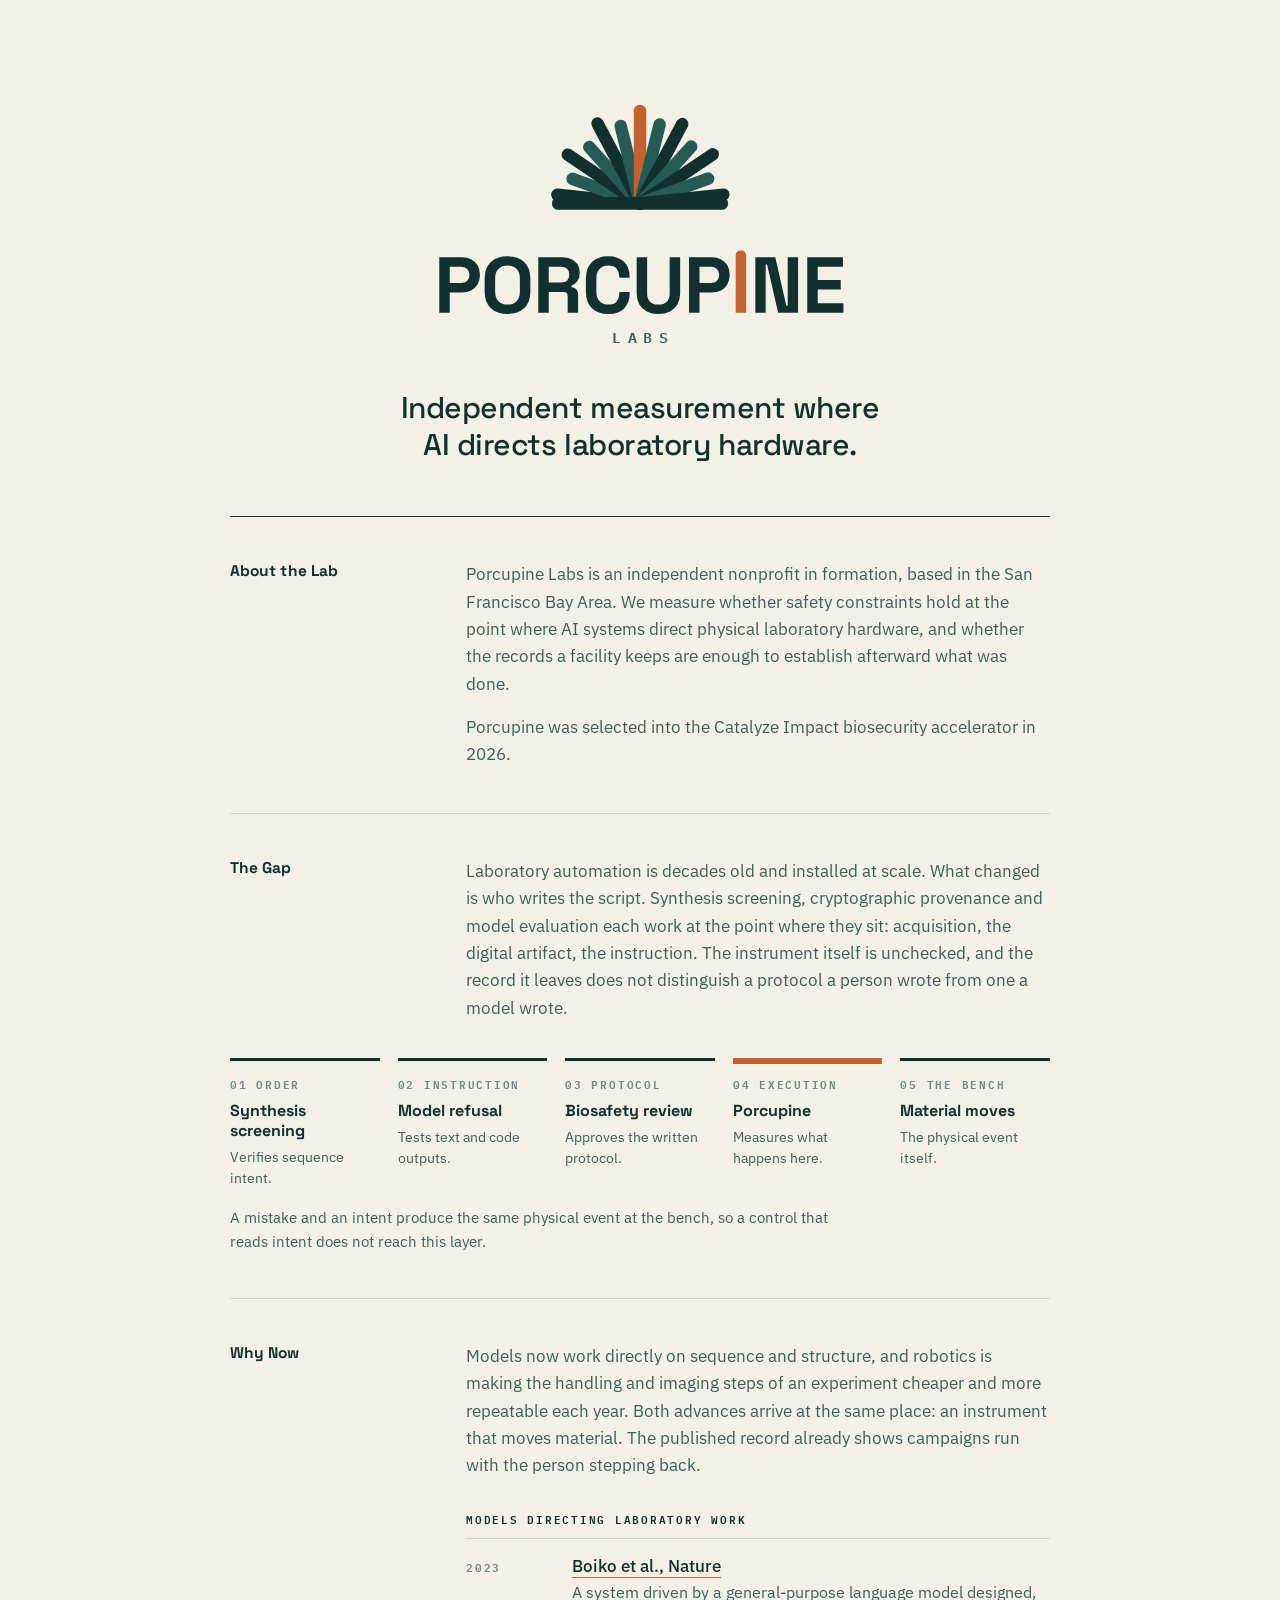
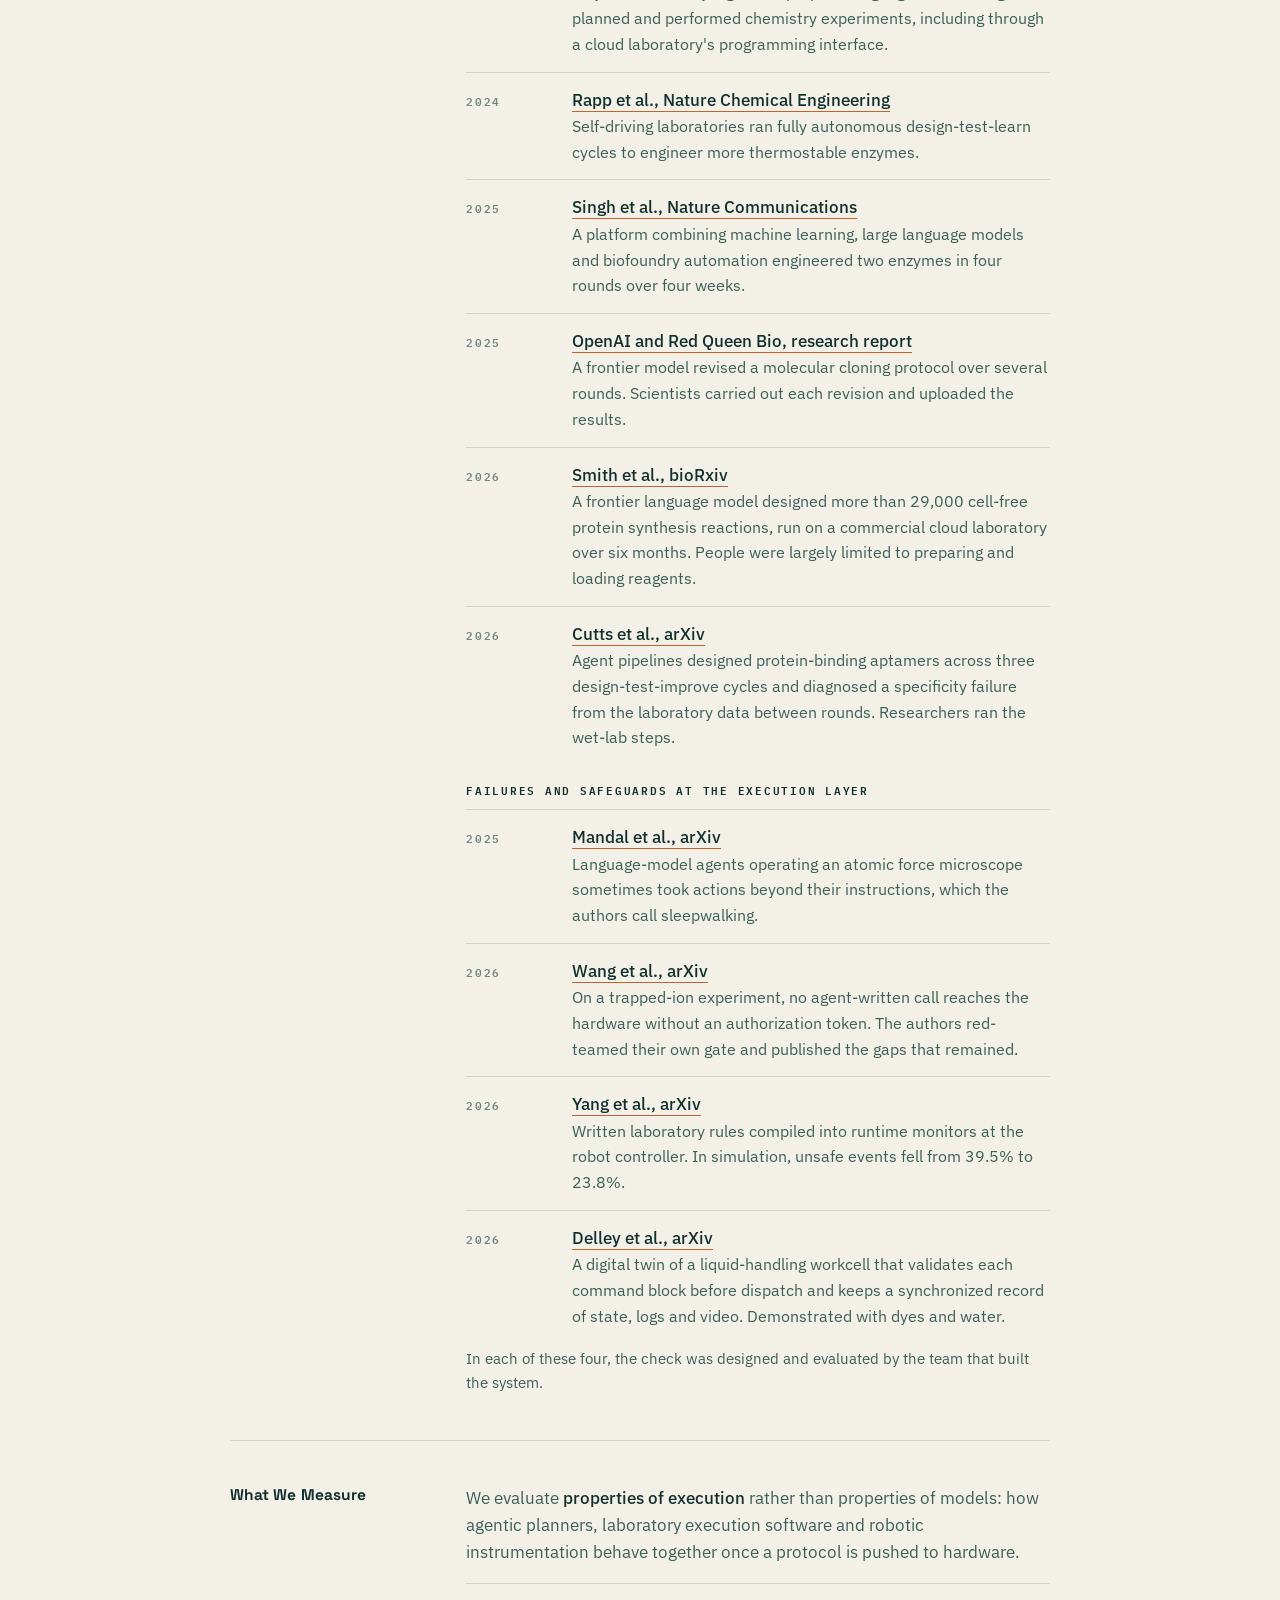
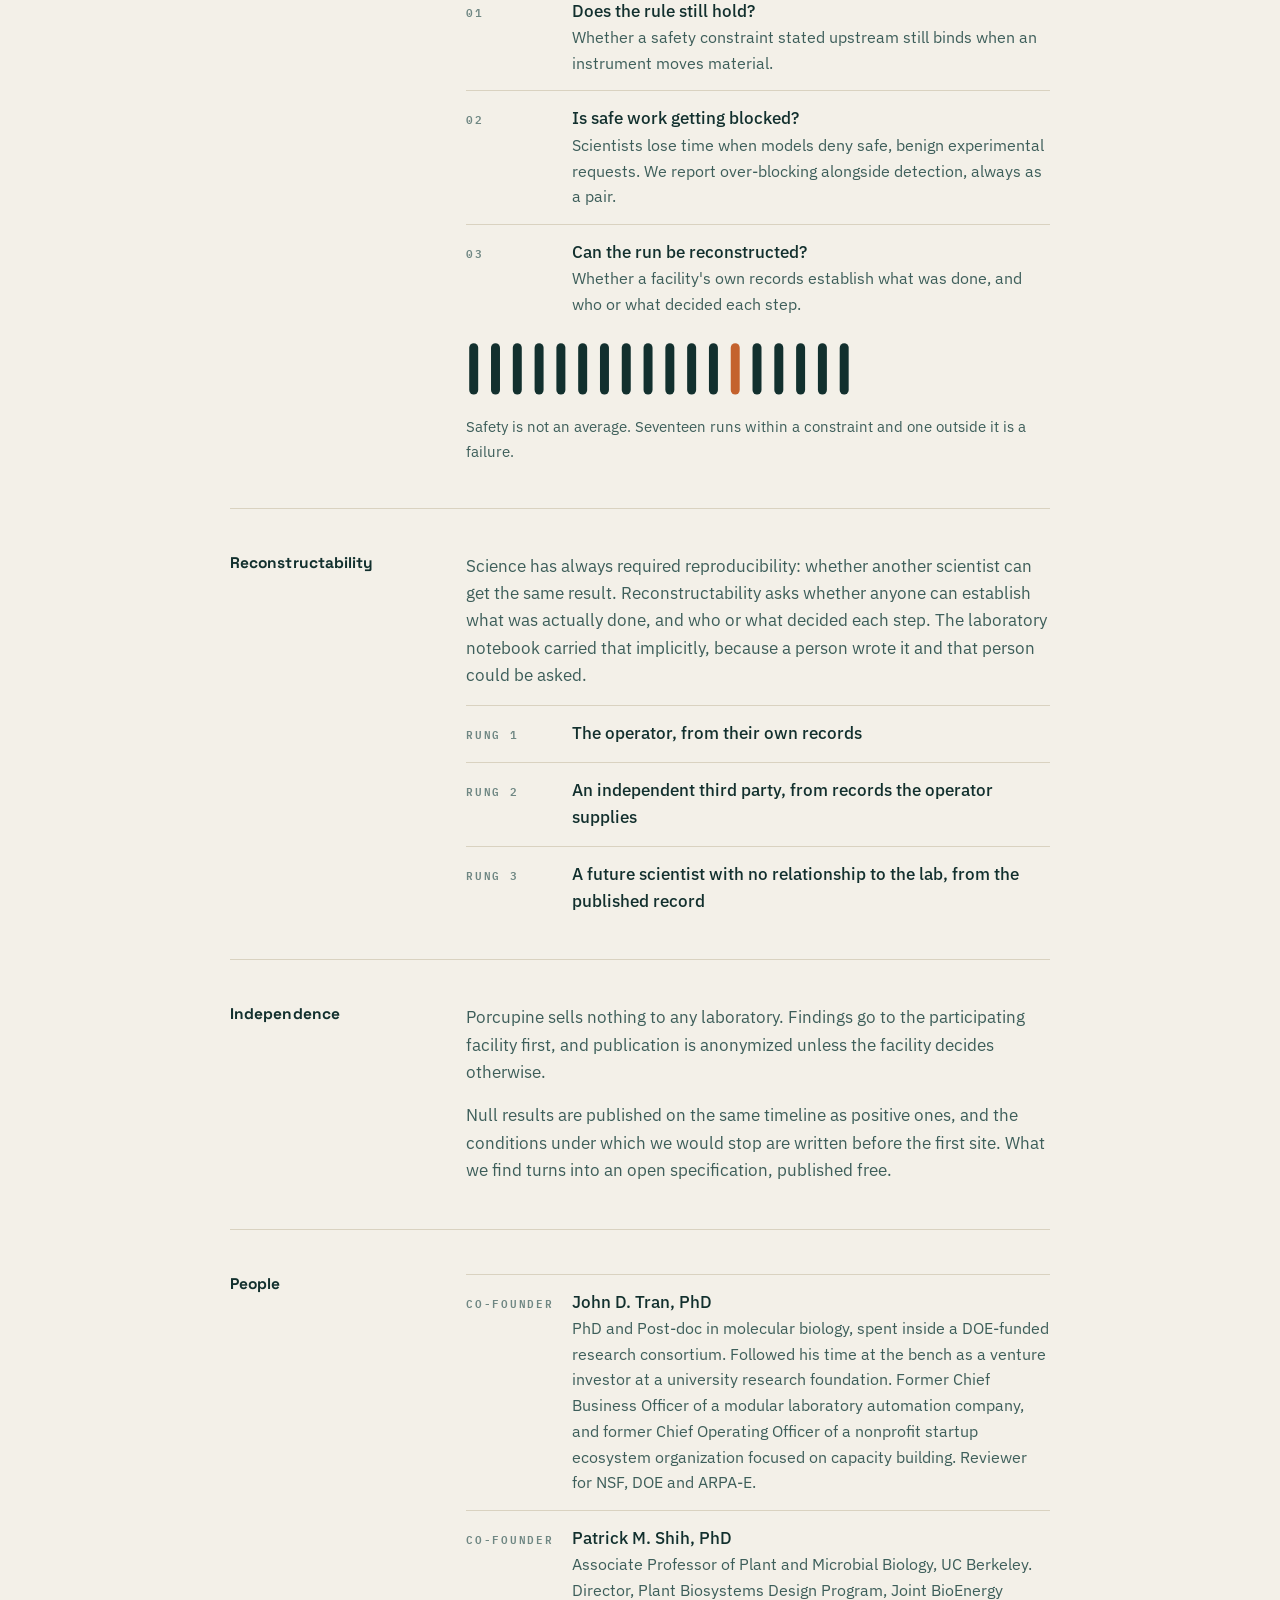
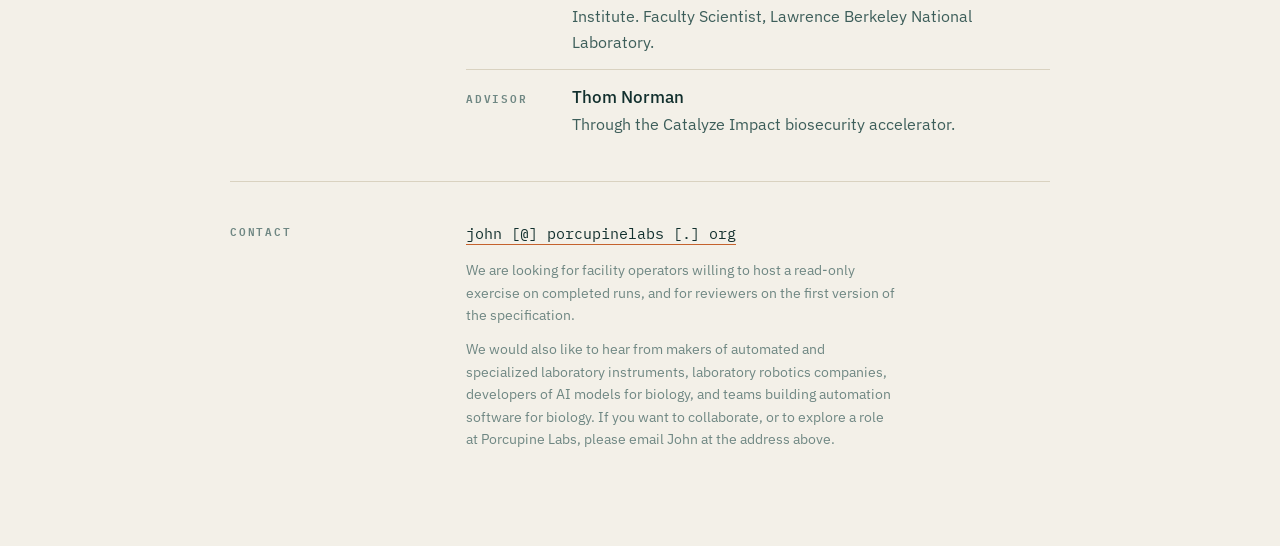
==== commit fe9900d8: "fable update" ====
--- a/index.html
+++ b/index.html
@@ -276,7 +276,7 @@
       <div class="body">
         <ul class="rows">
           <li><span class="tag">Co-founder</span><div><b>John D. Tran, PhD</b>
-            <span class="d">PhD in molecular biology, spent at the bench running the protocols these systems now automate. Spent most of his career as a venture investor at a university research foundation. Former Chief Business Officer of a modular laboratory automation company, and former Chief Operating Officer of a nonprofit startup ecosystem organization focused on capacity building. Reviewer for NSF, DOE and ARPA-E.</span></div></li>
+            <span class="d">PhD and Post-doc in molecular biology, spent inside a DOE-funded research consortium. Followed his time at the bench as a venture investor at a university research foundation. Former Chief Business Officer of a modular laboratory automation company, and former Chief Operating Officer of a nonprofit startup ecosystem organization focused on capacity building. Reviewer for NSF, DOE and ARPA-E.</span></div></li>
           <li><span class="tag">Co-founder</span><div><b>Patrick M. Shih, PhD</b>
             <span class="d">Associate Professor of Plant and Microbial Biology, UC Berkeley. Director, Plant Biosystems Design Program, Joint BioEnergy Institute. Faculty Scientist, Lawrence Berkeley National Laboratory.</span></div></li>
           <li><span class="tag">Advisor</span><div><b>Thom Norman</b>
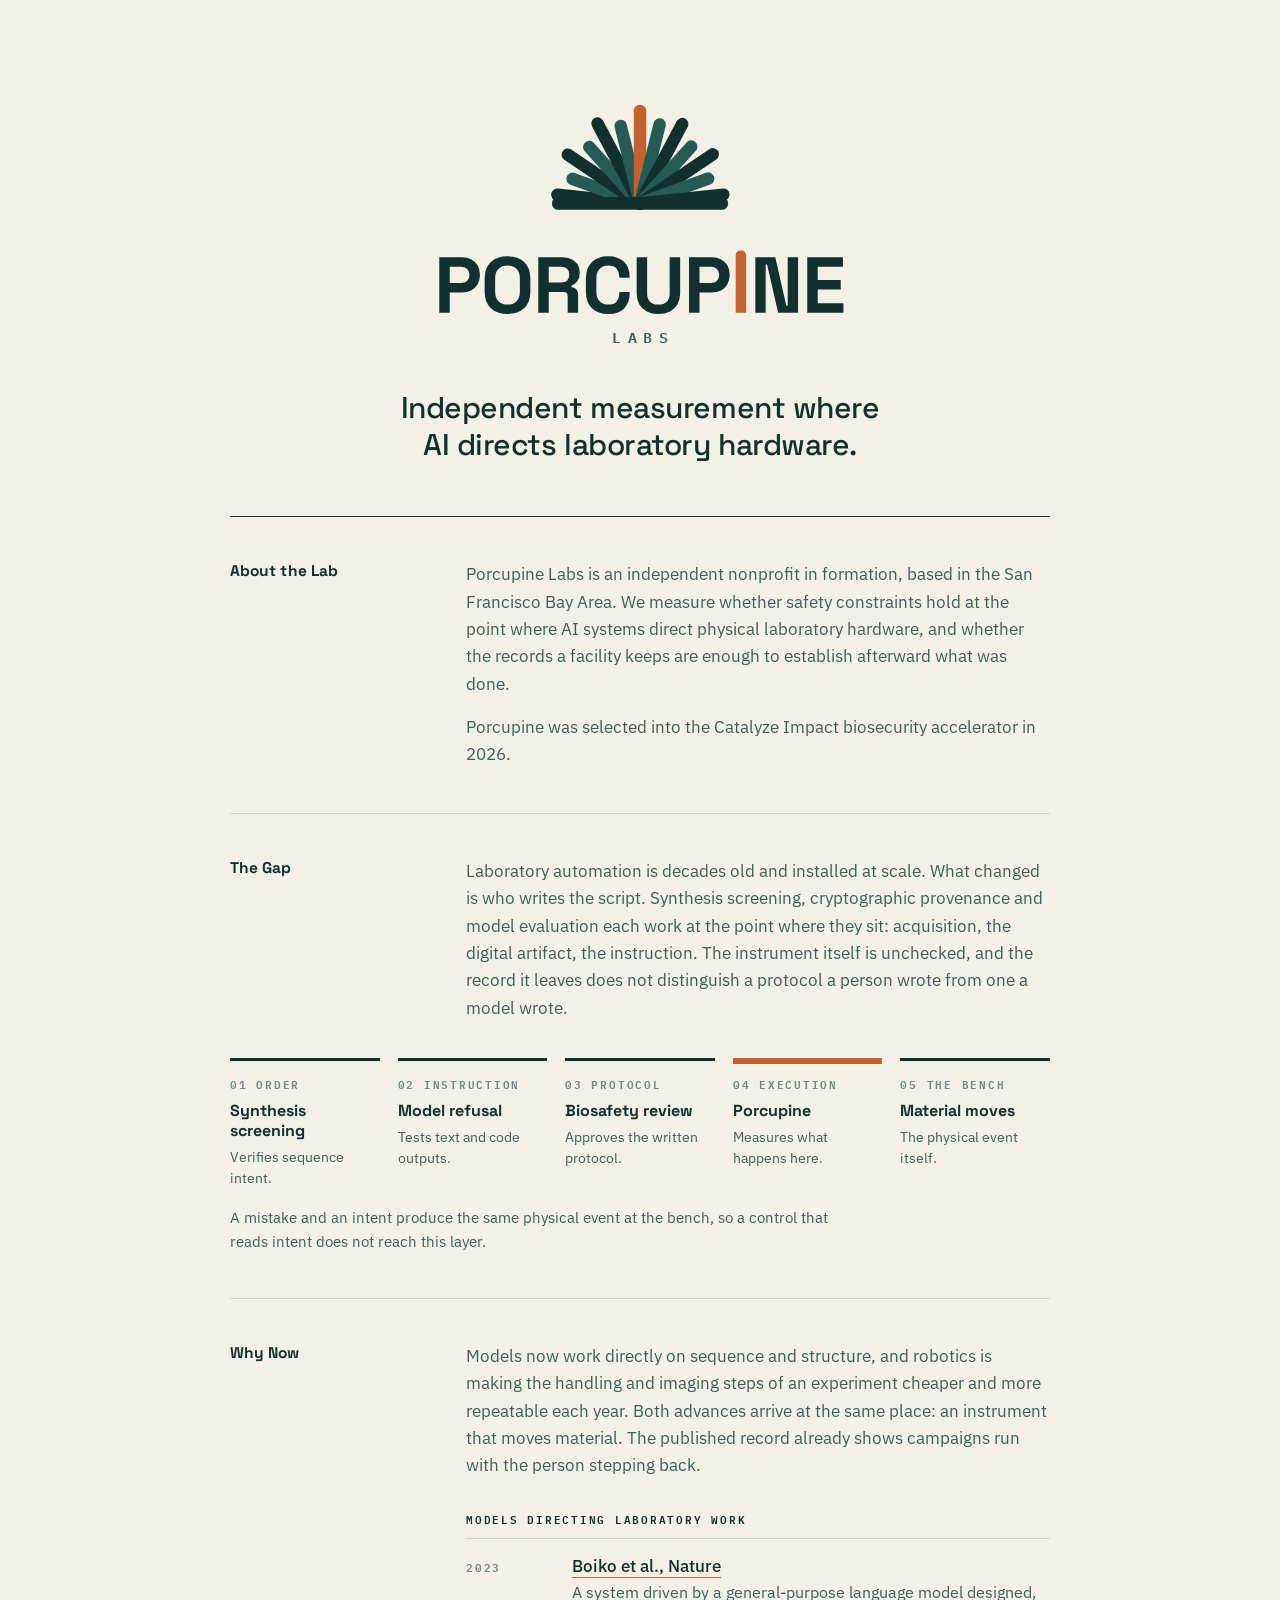
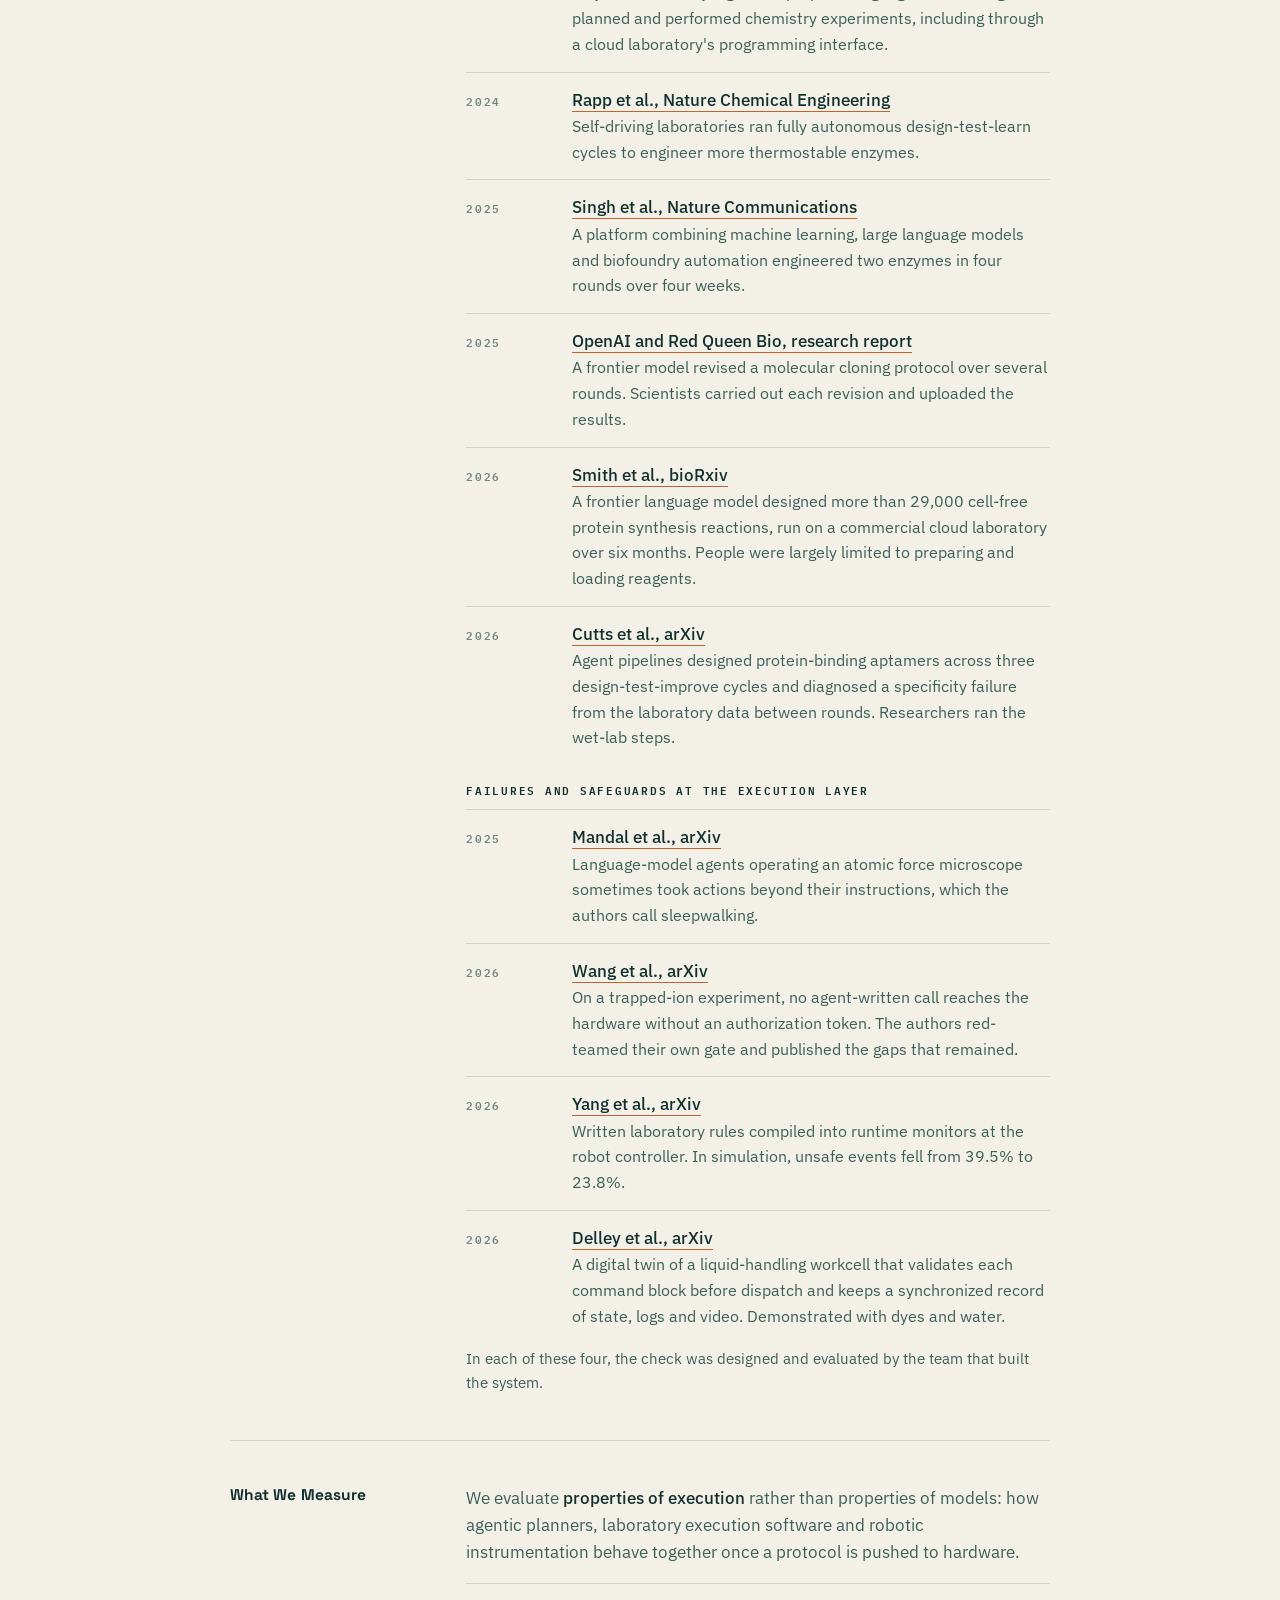
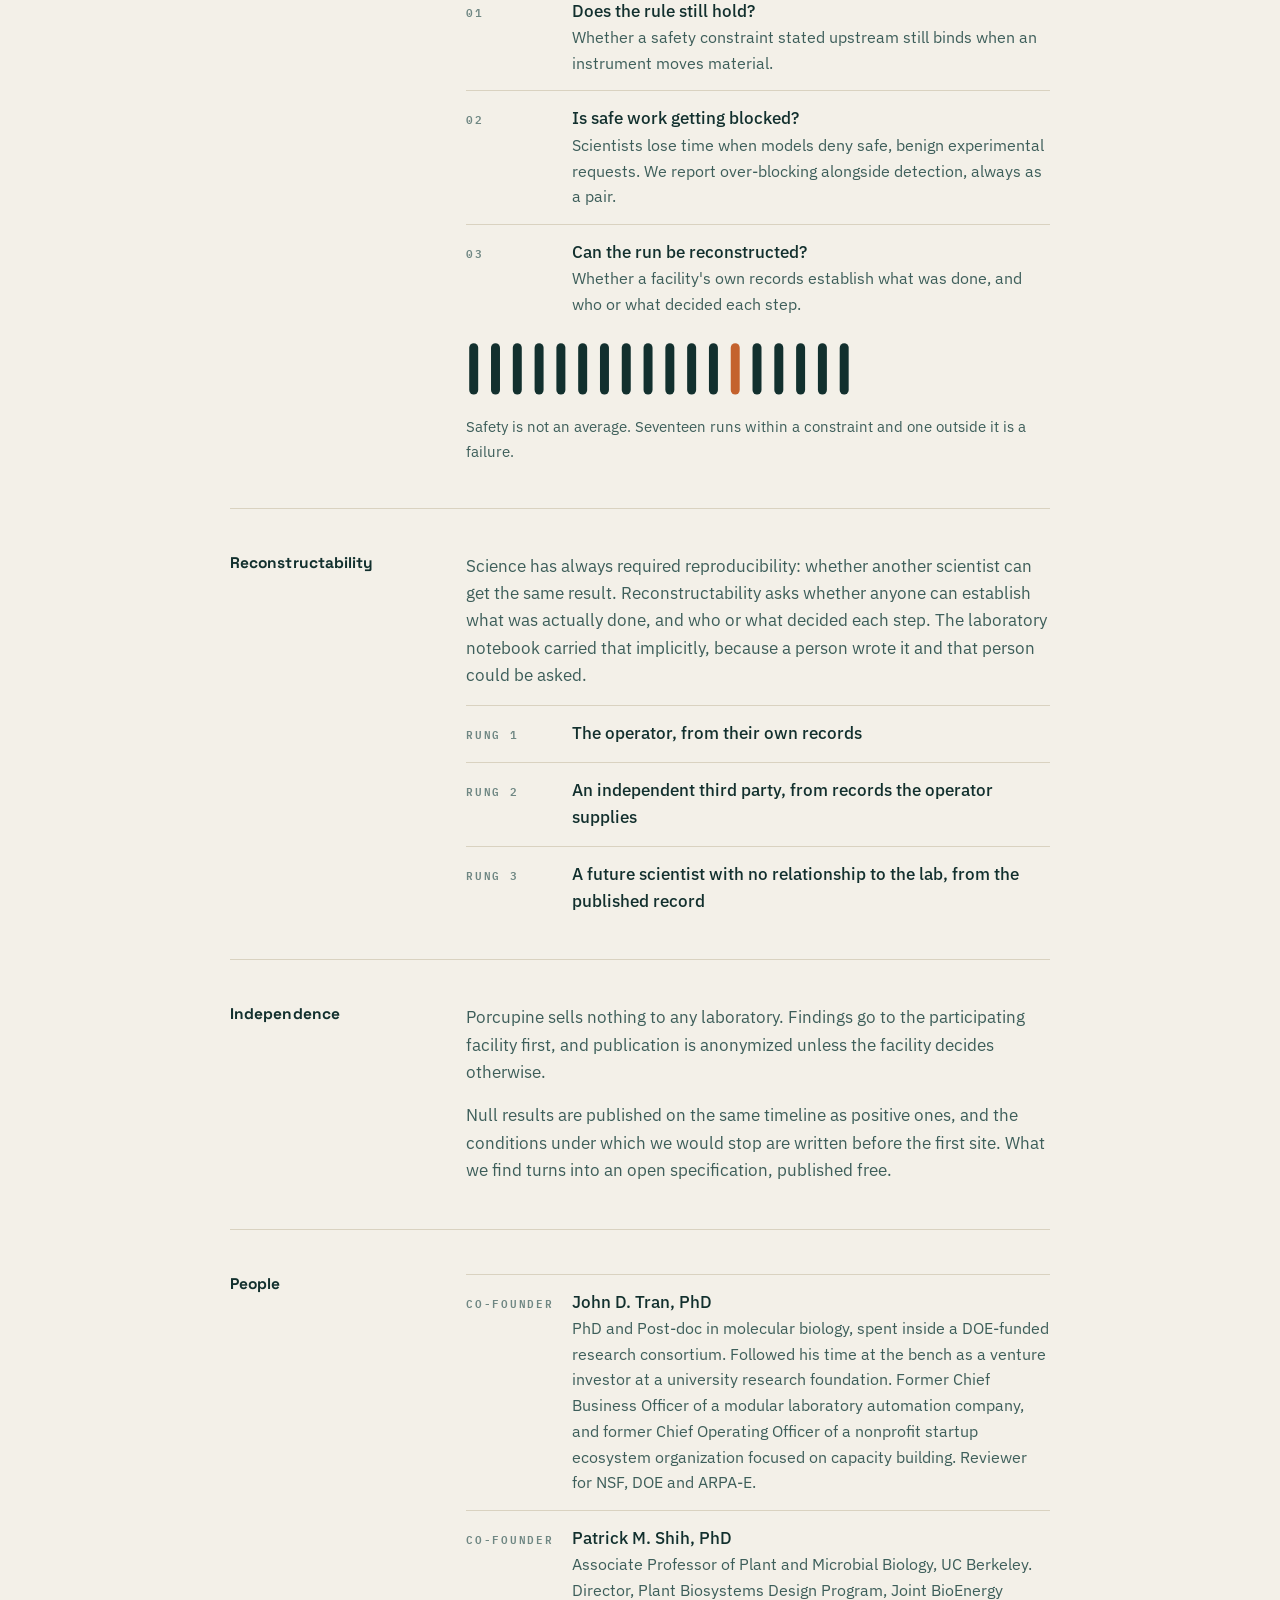
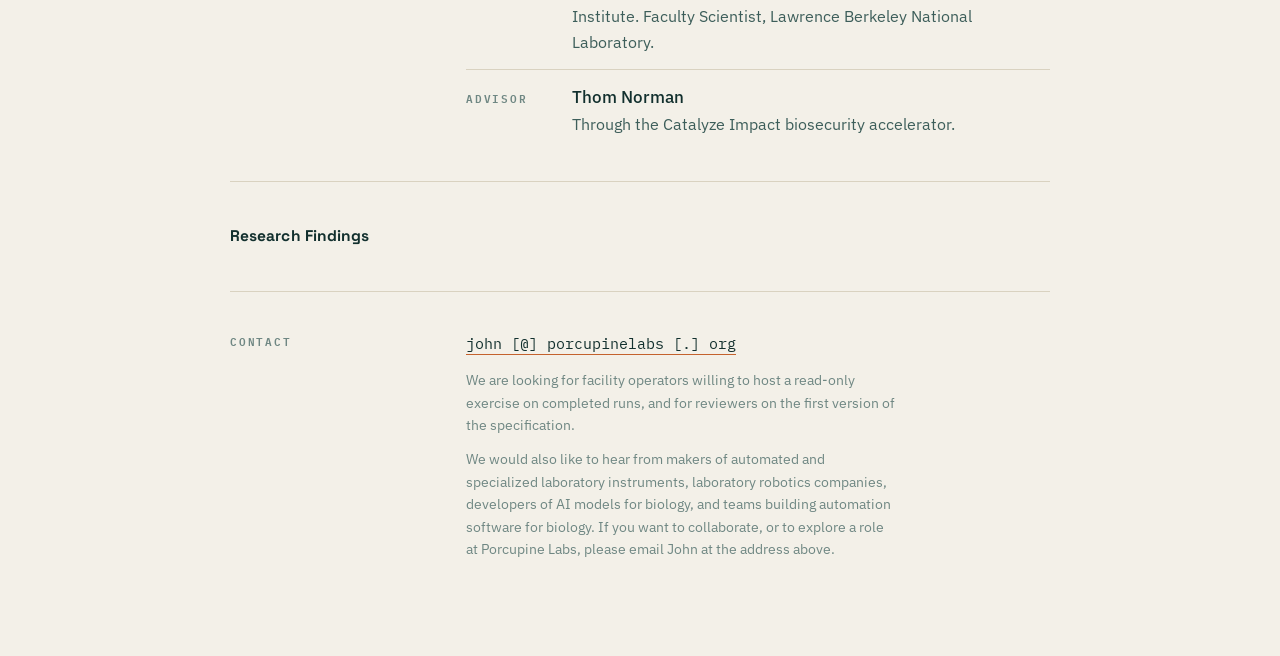
==== commit bc894e7d: "Wire research finding section into index.html" ====
--- a/index.html
+++ b/index.html
@@ -125,6 +125,7 @@
 }
 :focus-visible{outline:2px solid var(--quill);outline-offset:3px}
 </style>
+  <link rel="stylesheet" href="/porcupine-labs-research-finding-section-assets/research-finding-section.css">
 </head>
 <body>
 
@@ -284,6 +285,12 @@
         </ul>
       </div>
     </section>
+      <section id="research-findings">
+      <h2>Research Findings</h2>
+      <div class="body">
+        <div id="research-finding-mount"></div>
+      </div>
+    </section>
   </main>
 
   <footer>
@@ -302,5 +309,7 @@
   </footer>
 </div>
 
+  <script src="/porcupine-labs-research-finding-section-assets/research-finding-section.js"></script>
 </body>
 </html>
+<!-- paste your HTML lines here -->
--- a/porcupine-labs-research-finding-section-assets/research-finding-section.css
+++ b/porcupine-labs-research-finding-section-assets/research-finding-section.css
@@ -0,0 +1,135 @@
+/* Porcupine Labs Research Finding Section Styles */
+.pl-research-section {
+  padding: 4rem 1.5rem;
+  background-color: #f8fafc;
+  color: #0f172a;
+  font-family: -apple-system, BlinkMacSystemFont, "Segoe UI", Roboto, sans-serif;
+}
+
+.pl-container {
+  max-width: 1040px;
+  margin: 0 auto;
+}
+
+.pl-eyebrow {
+  font-size: 0.8125rem;
+  font-weight: 600;
+  letter-spacing: 0.06em;
+  text-transform: uppercase;
+  color: #0f766e;
+  margin-bottom: 0.5rem;
+}
+
+.pl-research-section h2 {
+  font-size: 2rem;
+  line-height: 1.2;
+  margin: 0 0 1rem;
+  color: #0f172a;
+}
+
+.pl-lead {
+  font-size: 1.0625rem;
+  line-height: 1.65;
+  color: #334155;
+  max-width: 72ch;
+  margin: 0 0 2rem;
+}
+
+.pl-metrics-grid {
+  display: grid;
+  grid-template-columns: repeat(auto-fit, minmax(260px, 1fr));
+  gap: 1.25rem;
+  margin-bottom: 2.25rem;
+}
+
+.pl-metric-card {
+  background: #ffffff;
+  border: 1px solid #e2e8f0;
+  border-radius: 10px;
+  padding: 1.25rem;
+}
+
+.pl-metric-label {
+  font-size: 0.875rem;
+  font-weight: 600;
+  color: #475569;
+  margin-bottom: 0.4rem;
+}
+
+.pl-metric-value {
+  font-size: 1.75rem;
+  font-weight: 700;
+  color: #0f172a;
+  margin-bottom: 0.5rem;
+}
+
+.pl-metric-detail {
+  font-size: 0.875rem;
+  line-height: 1.5;
+  color: #475569;
+}
+
+.pl-table-wrap {
+  overflow-x: auto;
+  background: #ffffff;
+  border: 1px solid #e2e8f0;
+  border-radius: 10px;
+  margin-bottom: 2rem;
+}
+
+.pl-data-table {
+  width: 100%;
+  border-collapse: collapse;
+  font-size: 0.875rem;
+  text-align: left;
+}
+
+.pl-data-table caption {
+  caption-side: top;
+  font-weight: 600;
+  color: #334155;
+  padding: 0.9rem 1rem;
+  border-bottom: 1px solid #e2e8f0;
+  text-align: left;
+}
+
+.pl-data-table th,
+.pl-data-table td {
+  padding: 0.75rem 1rem;
+  border-bottom: 1px solid #f1f5f9;
+  vertical-align: top;
+}
+
+.pl-data-table th {
+  background-color: #f1f5f9;
+  color: #0f172a;
+  font-weight: 600;
+}
+
+.pl-boundary-note {
+  background: #ffffff;
+  border-left: 4px solid #0f766e;
+  border-radius: 0 8px 8px 0;
+  padding: 1.25rem 1.5rem;
+  border-top: 1px solid #e2e8f0;
+  border-right: 1px solid #e2e8f0;
+  border-bottom: 1px solid #e2e8f0;
+}
+
+.pl-boundary-note h3 {
+  margin: 0 0 0.5rem;
+  font-size: 1.125rem;
+  color: #0f172a;
+}
+
+.pl-boundary-note p {
+  margin: 0 0 0.75rem;
+  line-height: 1.6;
+  color: #334155;
+}
+
+.pl-boundary-note p.pl-disclosure {
+  margin-bottom: 0;
+  font-size: 0.85rem;
+  color: #64748b;
+}
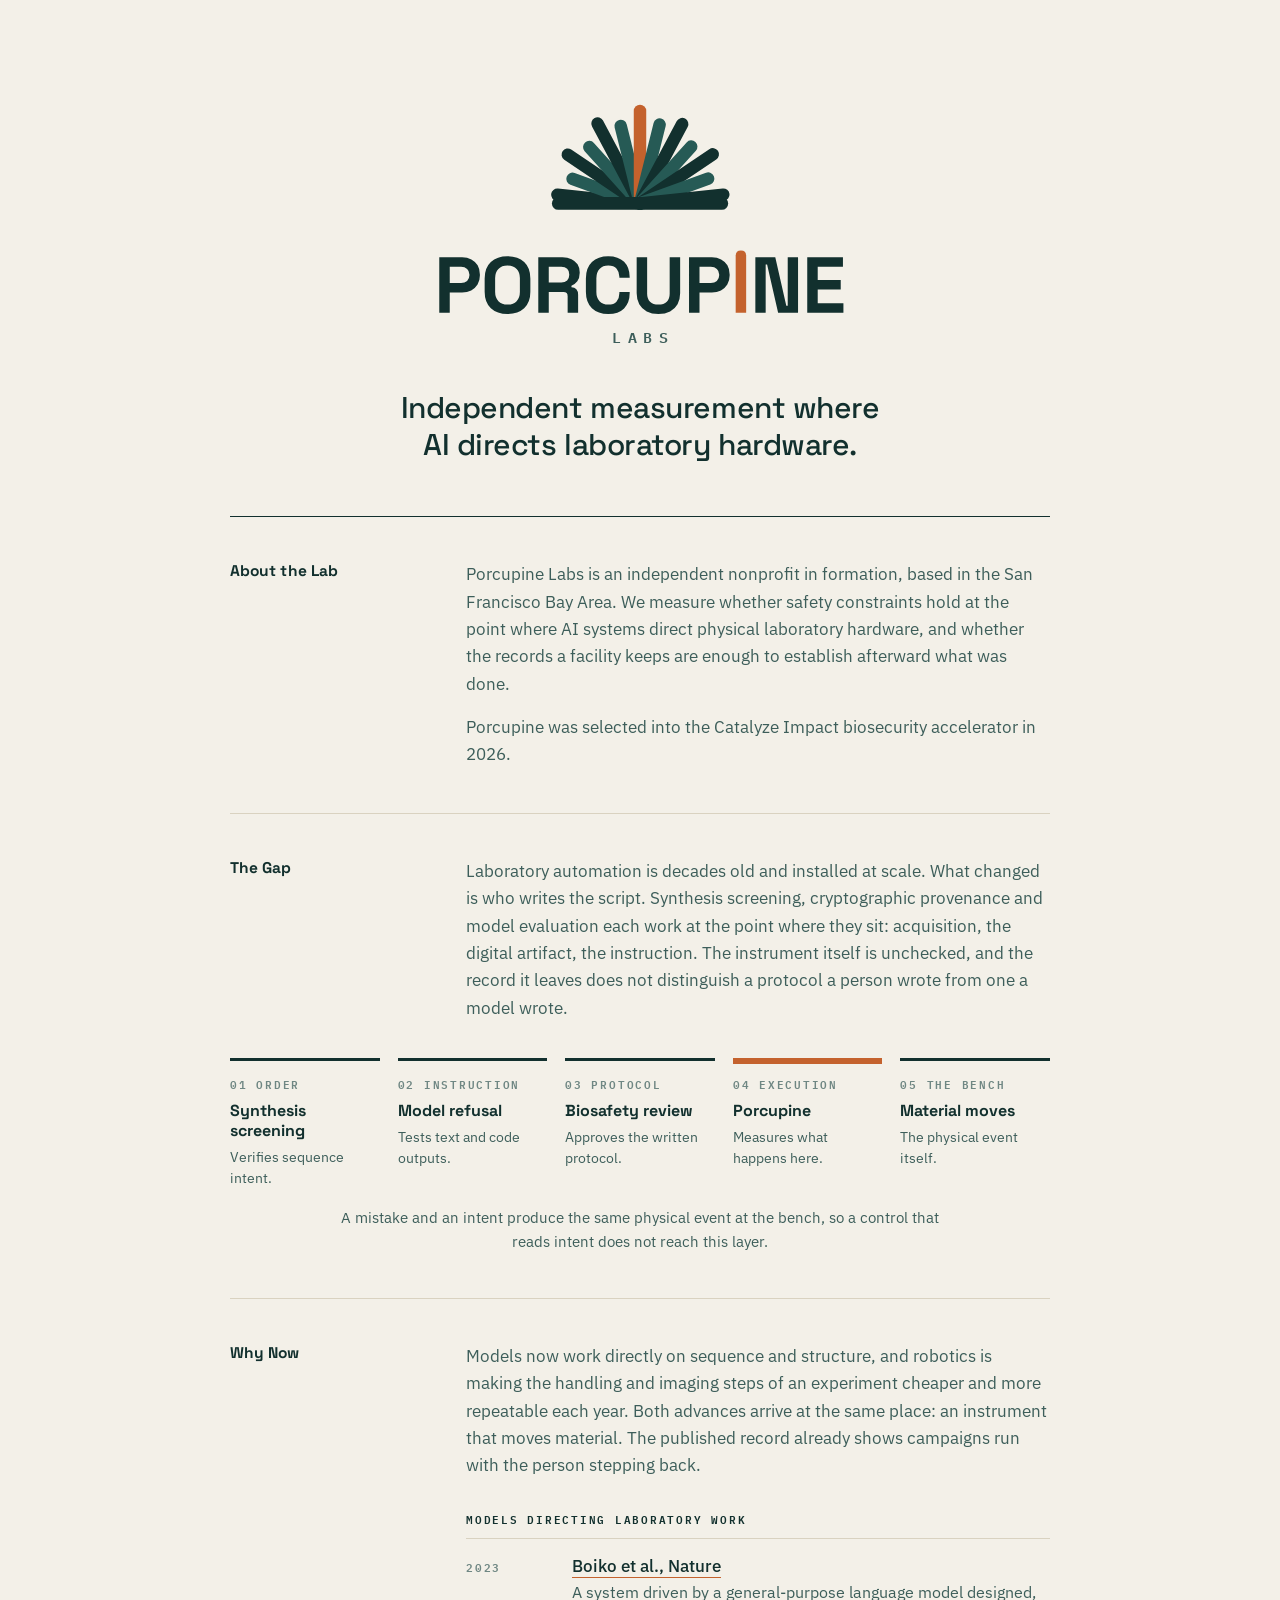
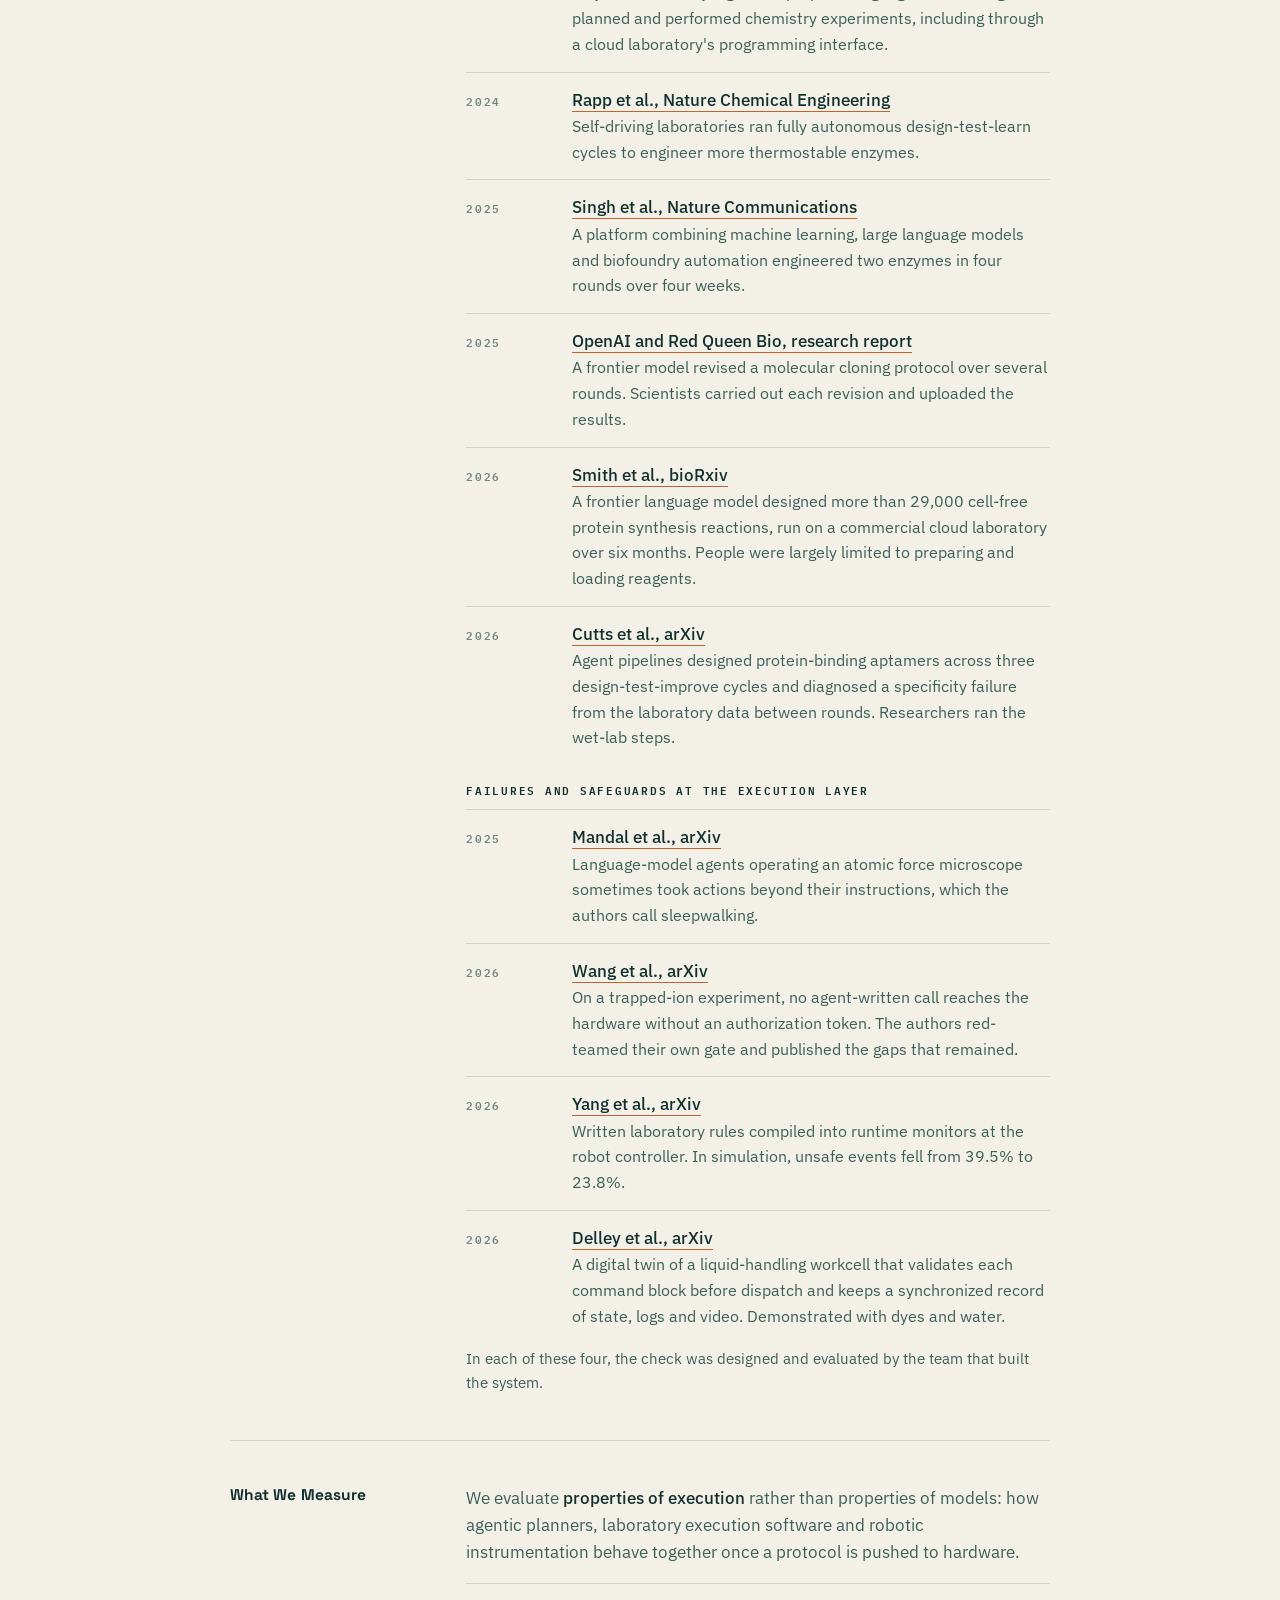
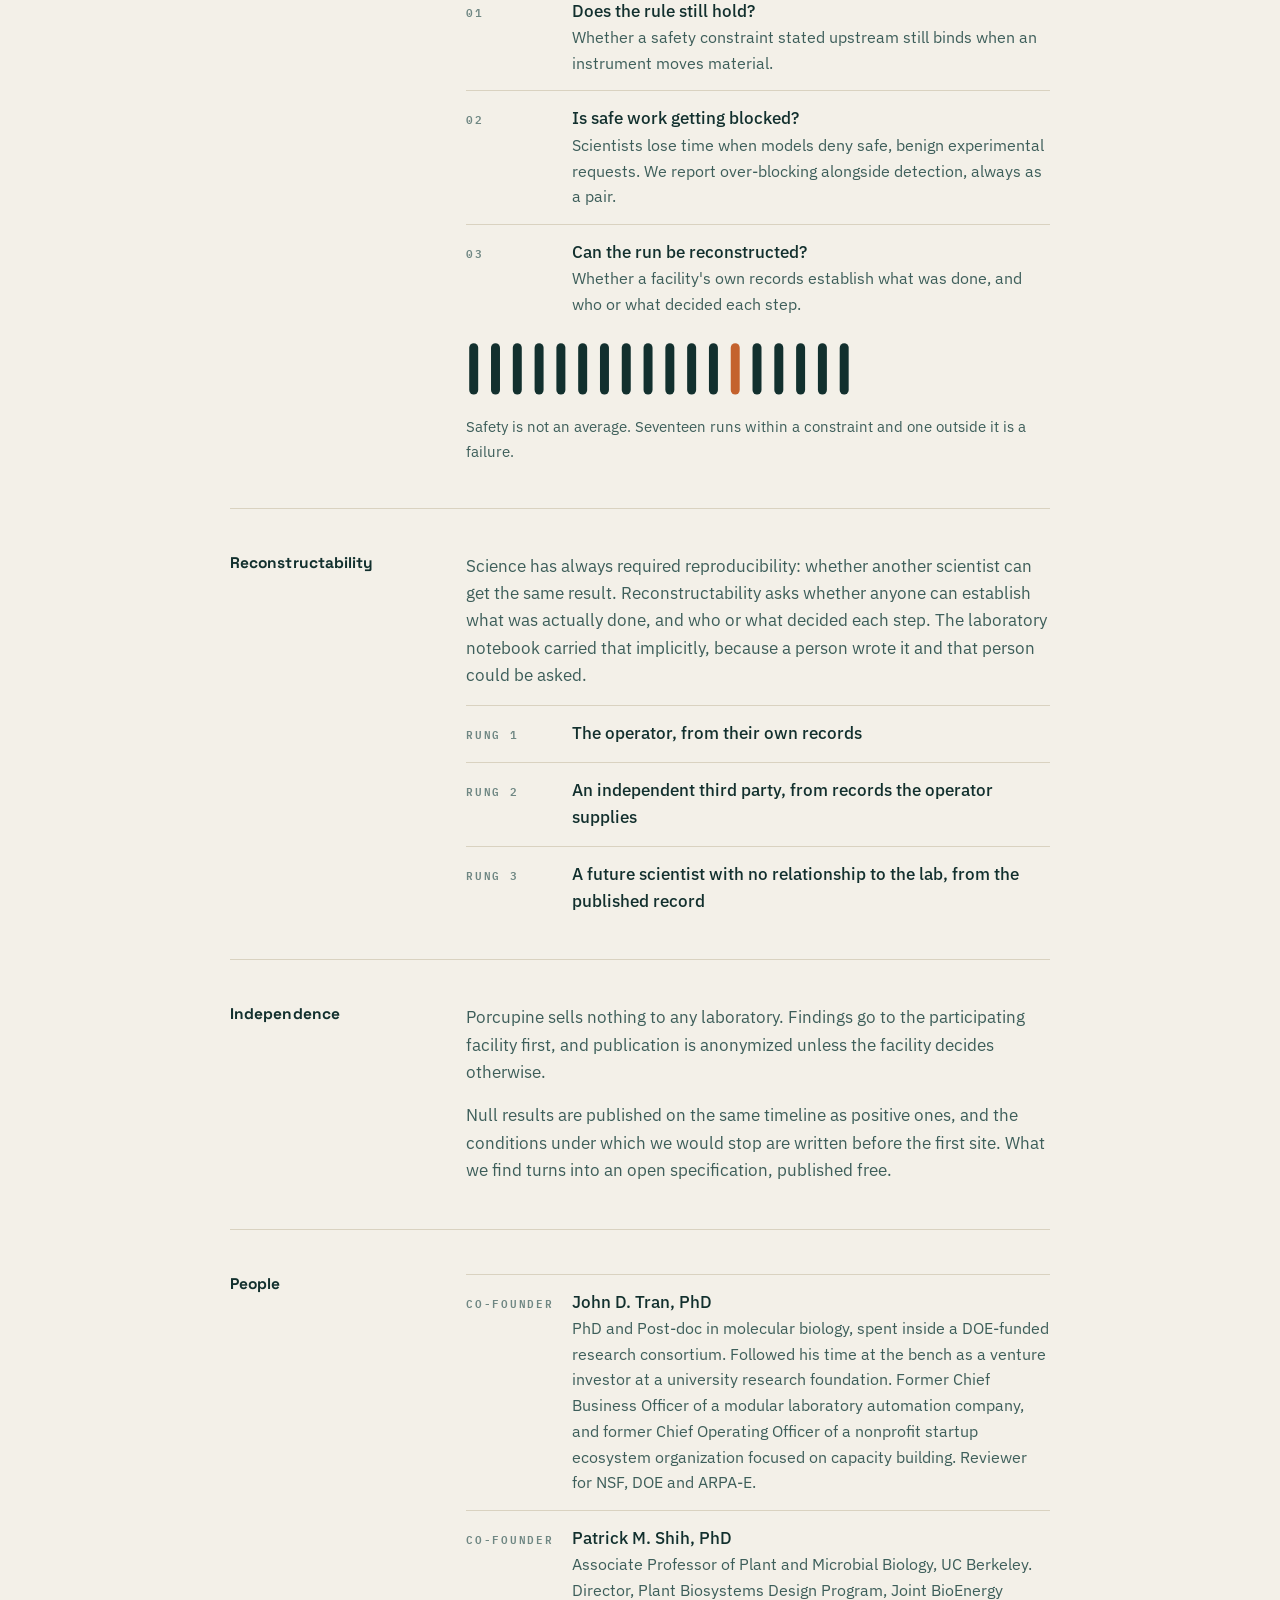
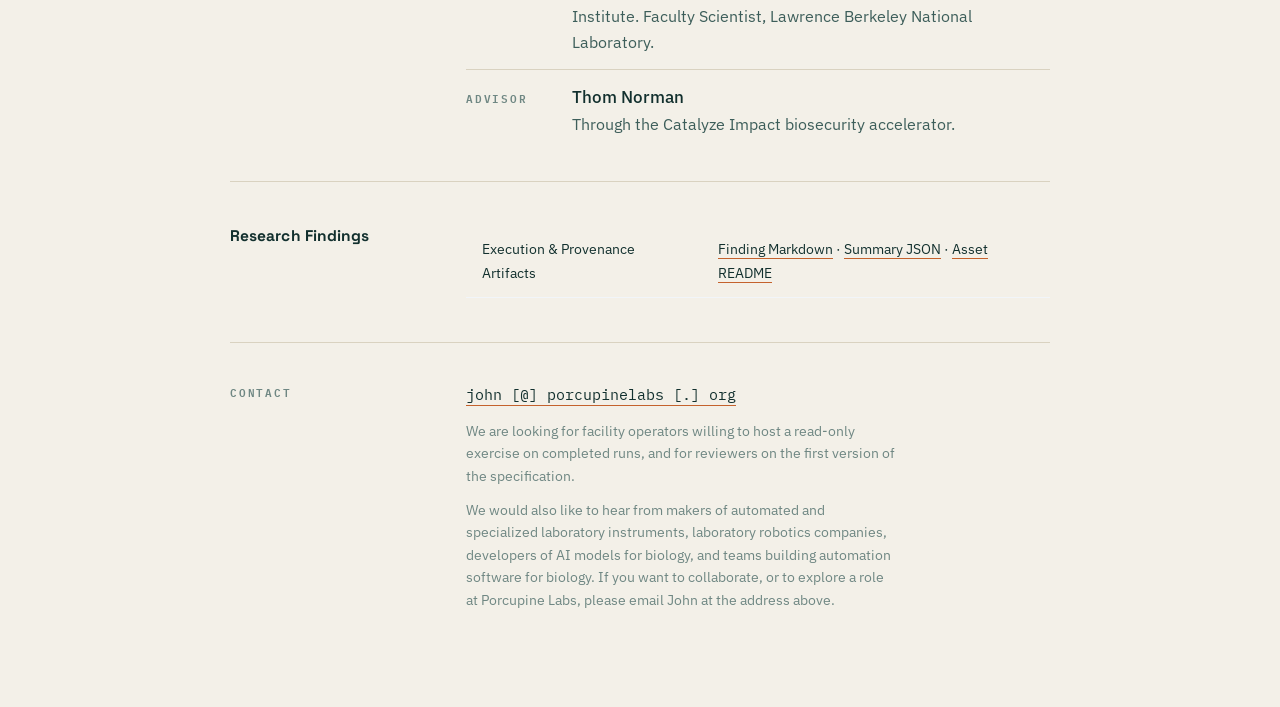
==== commit ad9a7064: "Add research finding artifacts and center gap caption" ====
--- a/index.html
+++ b/index.html
@@ -81,6 +81,7 @@
 /* ---- figures: span both columns ---- */
 .fig{grid-column:1/-1}
 .cap{margin-top:18px;color:var(--muted);font-size:14.5px;max-width:70ch}
+.cap-center{margin-inline:auto;text-align:center}
 
 /* the stack: five stages, each under a top rule */
 .stack{list-style:none;display:grid;grid-template-columns:repeat(5,minmax(0,1fr));gap:18px}
@@ -125,7 +126,7 @@
 }
 :focus-visible{outline:2px solid var(--quill);outline-offset:3px}
 </style>
-  <link rel="stylesheet" href="/porcupine-labs-research-finding-section-assets/research-finding-section.css">
+<link rel="stylesheet" href="/porcupine-labs-research-finding-section-assets/research-finding-section.css">
 </head>
 <body>
 
@@ -182,7 +183,7 @@
           <li class="q"><span class="tag">04 Execution</span><b>Porcupine</b><span class="d">Measures what happens here.</span></li>
           <li><span class="tag">05 The bench</span><b>Material moves</b><span class="d">The physical event itself.</span></li>
         </ol>
-        <p class="cap">A mistake and an intent produce the same physical event at the bench,
+        <p class="cap cap-center">A mistake and an intent produce the same physical event at the bench,
           so a control that reads intent does not reach this layer.</p>
       </div>
     </section>
@@ -285,10 +286,20 @@
         </ul>
       </div>
     </section>
-      <section id="research-findings">
+
+    <section id="research-findings">
       <h2>Research Findings</h2>
       <div class="body">
-        <div id="research-finding-mount"></div>
+        <div id="research-finding-mount" data-summary-src="/porcupine-labs-research-finding-section-assets/research-finding-summary.json" data-markdown-src="/porcupine-labs-research-finding-section-assets/research-finding-section.md">
+          <table class="pl-data-table" aria-label="Research findings">
+            <tbody>
+              <tr>
+                <td>Execution &amp; Provenance Artifacts</td>
+                <td><a href="/porcupine-labs-research-finding-section-assets/research-finding-section.md">Finding Markdown</a> · <a href="/porcupine-labs-research-finding-section-assets/research-finding-summary.json">Summary JSON</a> · <a href="/porcupine-labs-research-finding-section-assets/README.md">Asset README</a></td>
+              </tr>
+            </tbody>
+          </table>
+        </div>
       </div>
     </section>
   </main>
@@ -309,7 +320,6 @@
   </footer>
 </div>
 
-  <script src="/porcupine-labs-research-finding-section-assets/research-finding-section.js"></script>
+<script src="/porcupine-labs-research-finding-section-assets/research-finding-section.js"></script>
 </body>
 </html>
-<!-- paste your HTML lines here -->
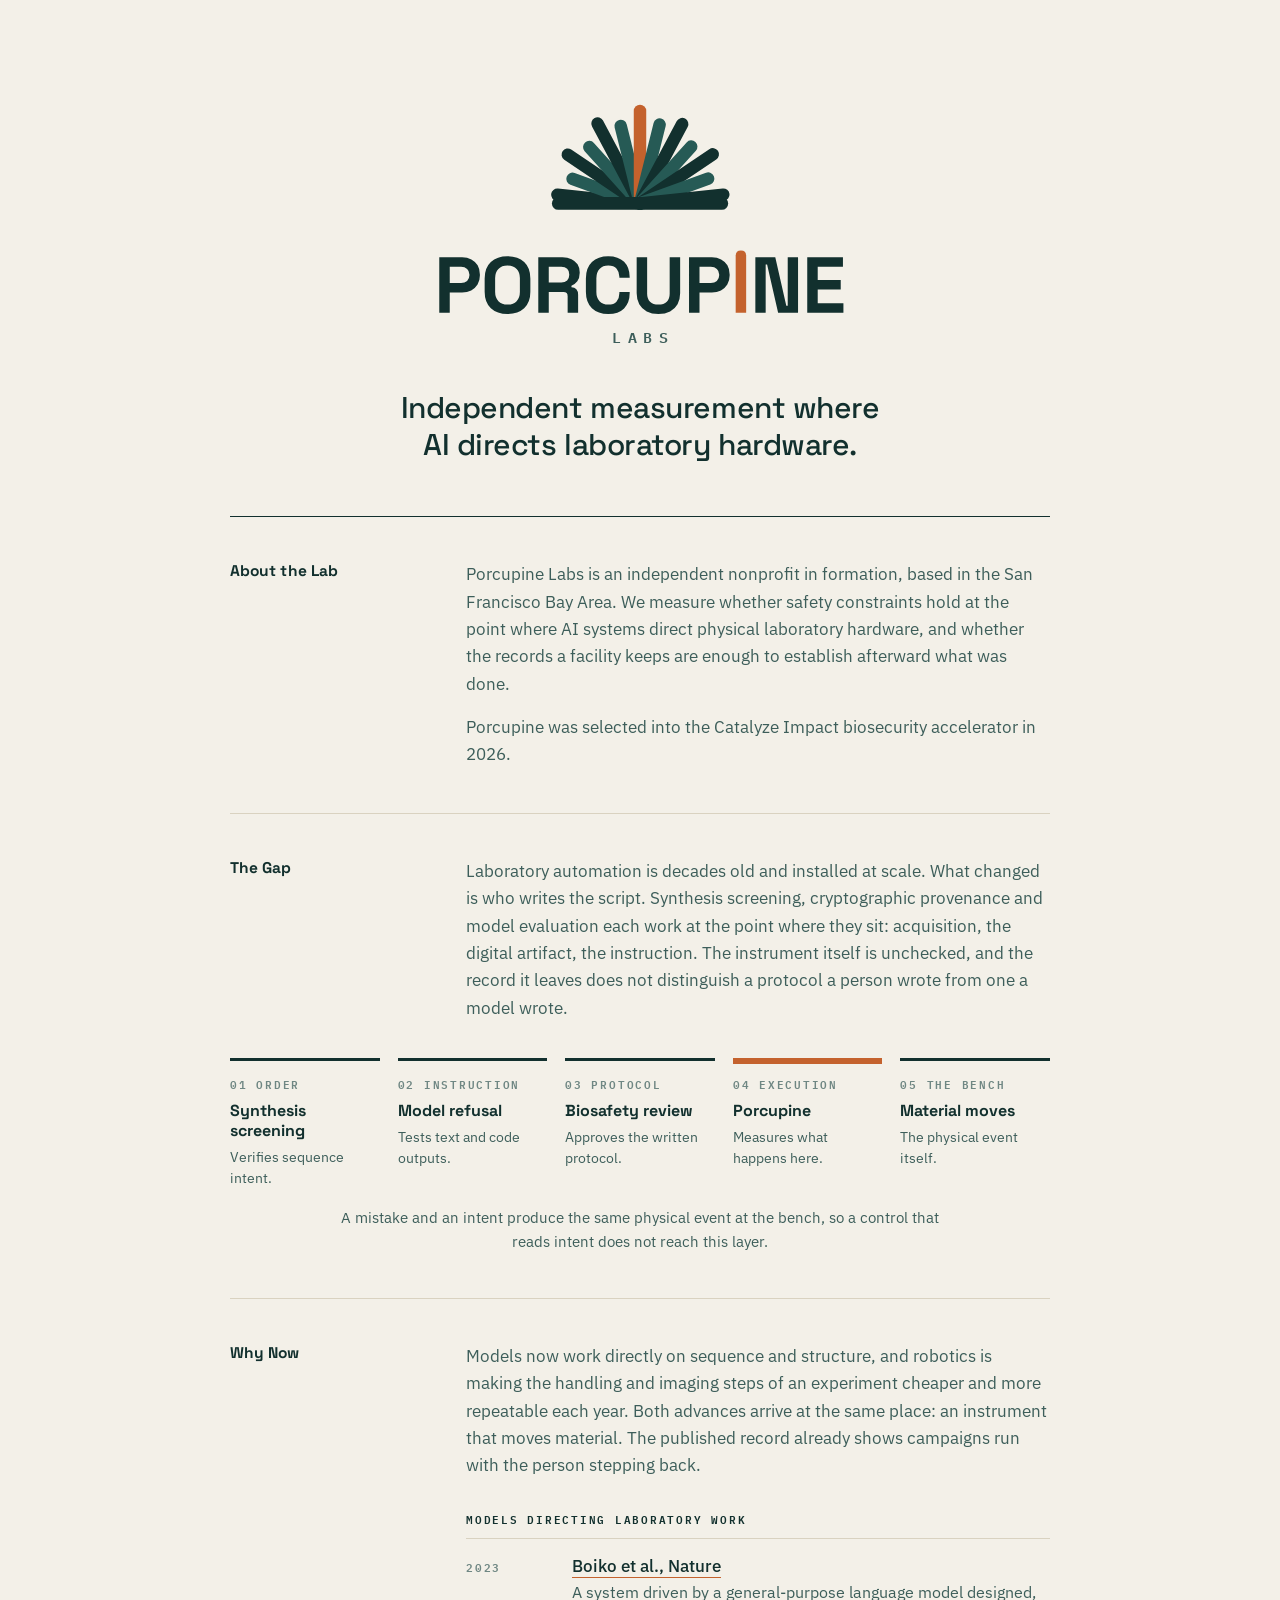
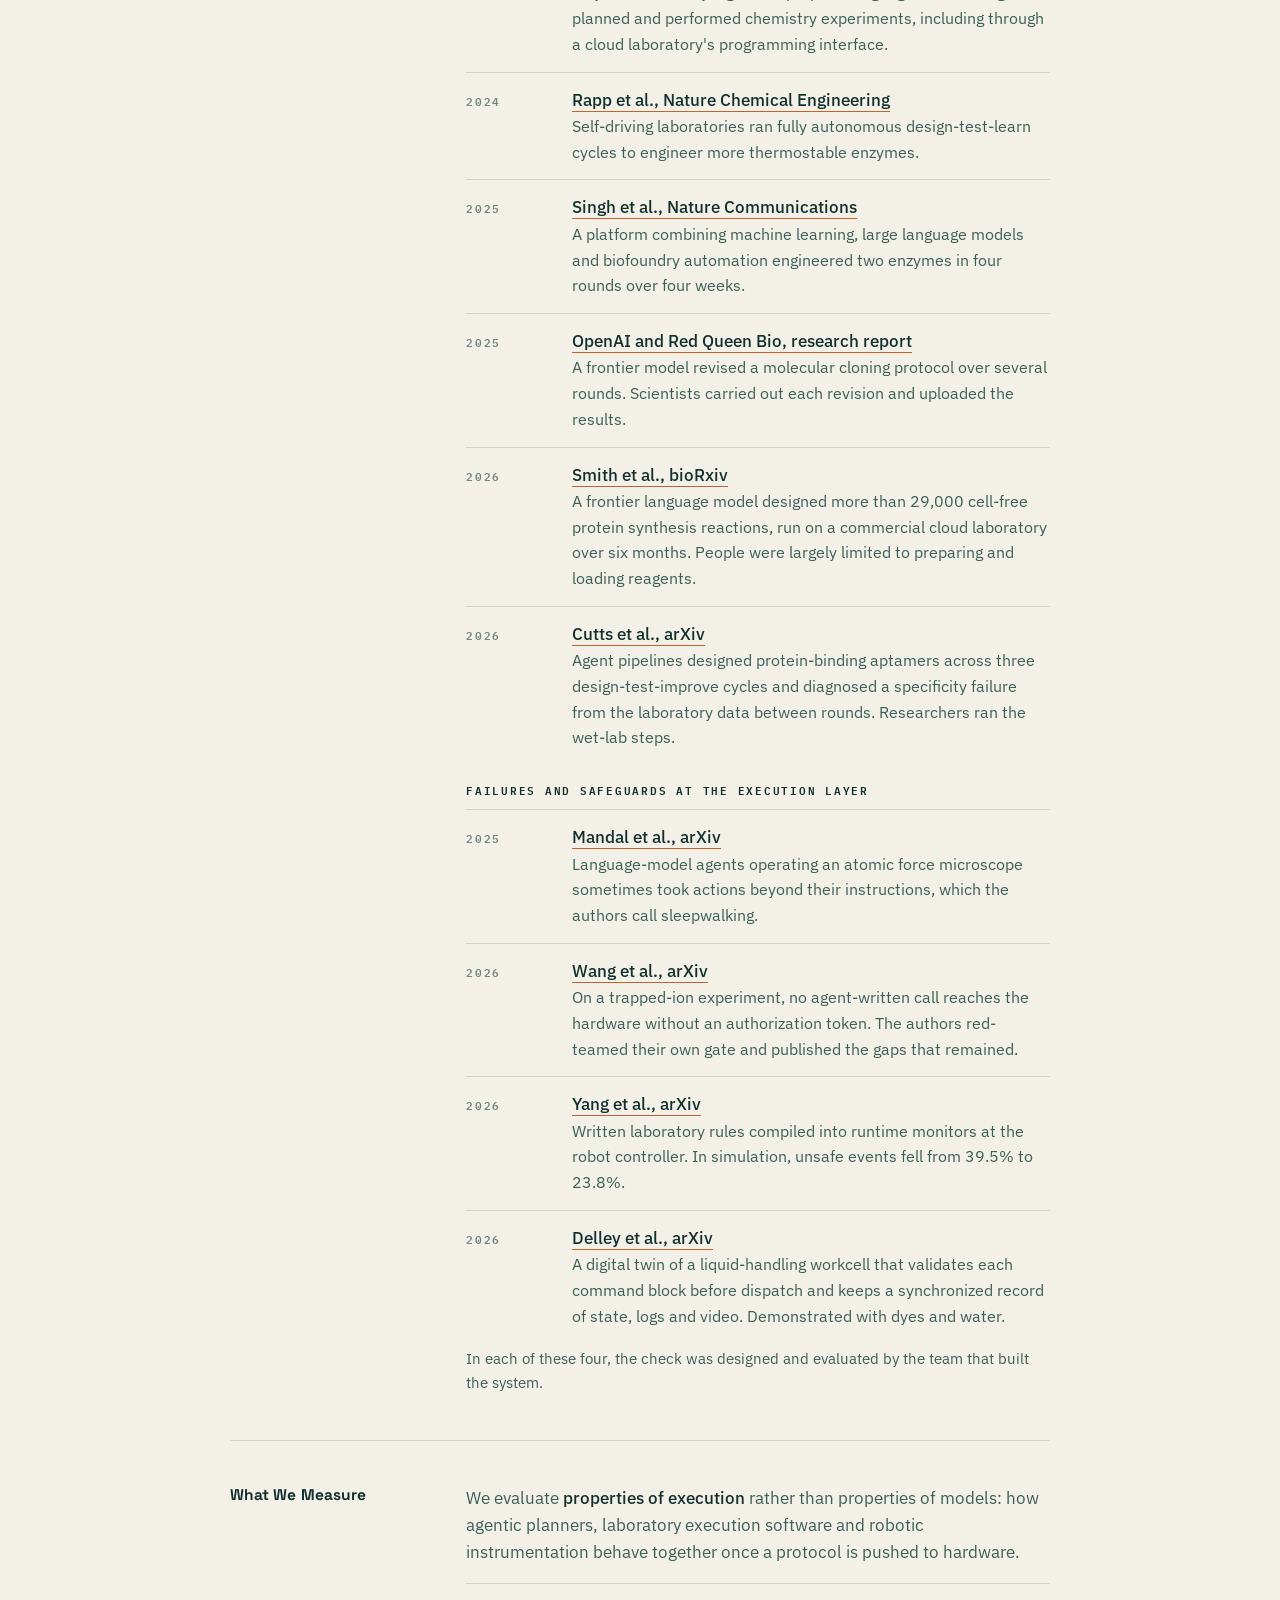
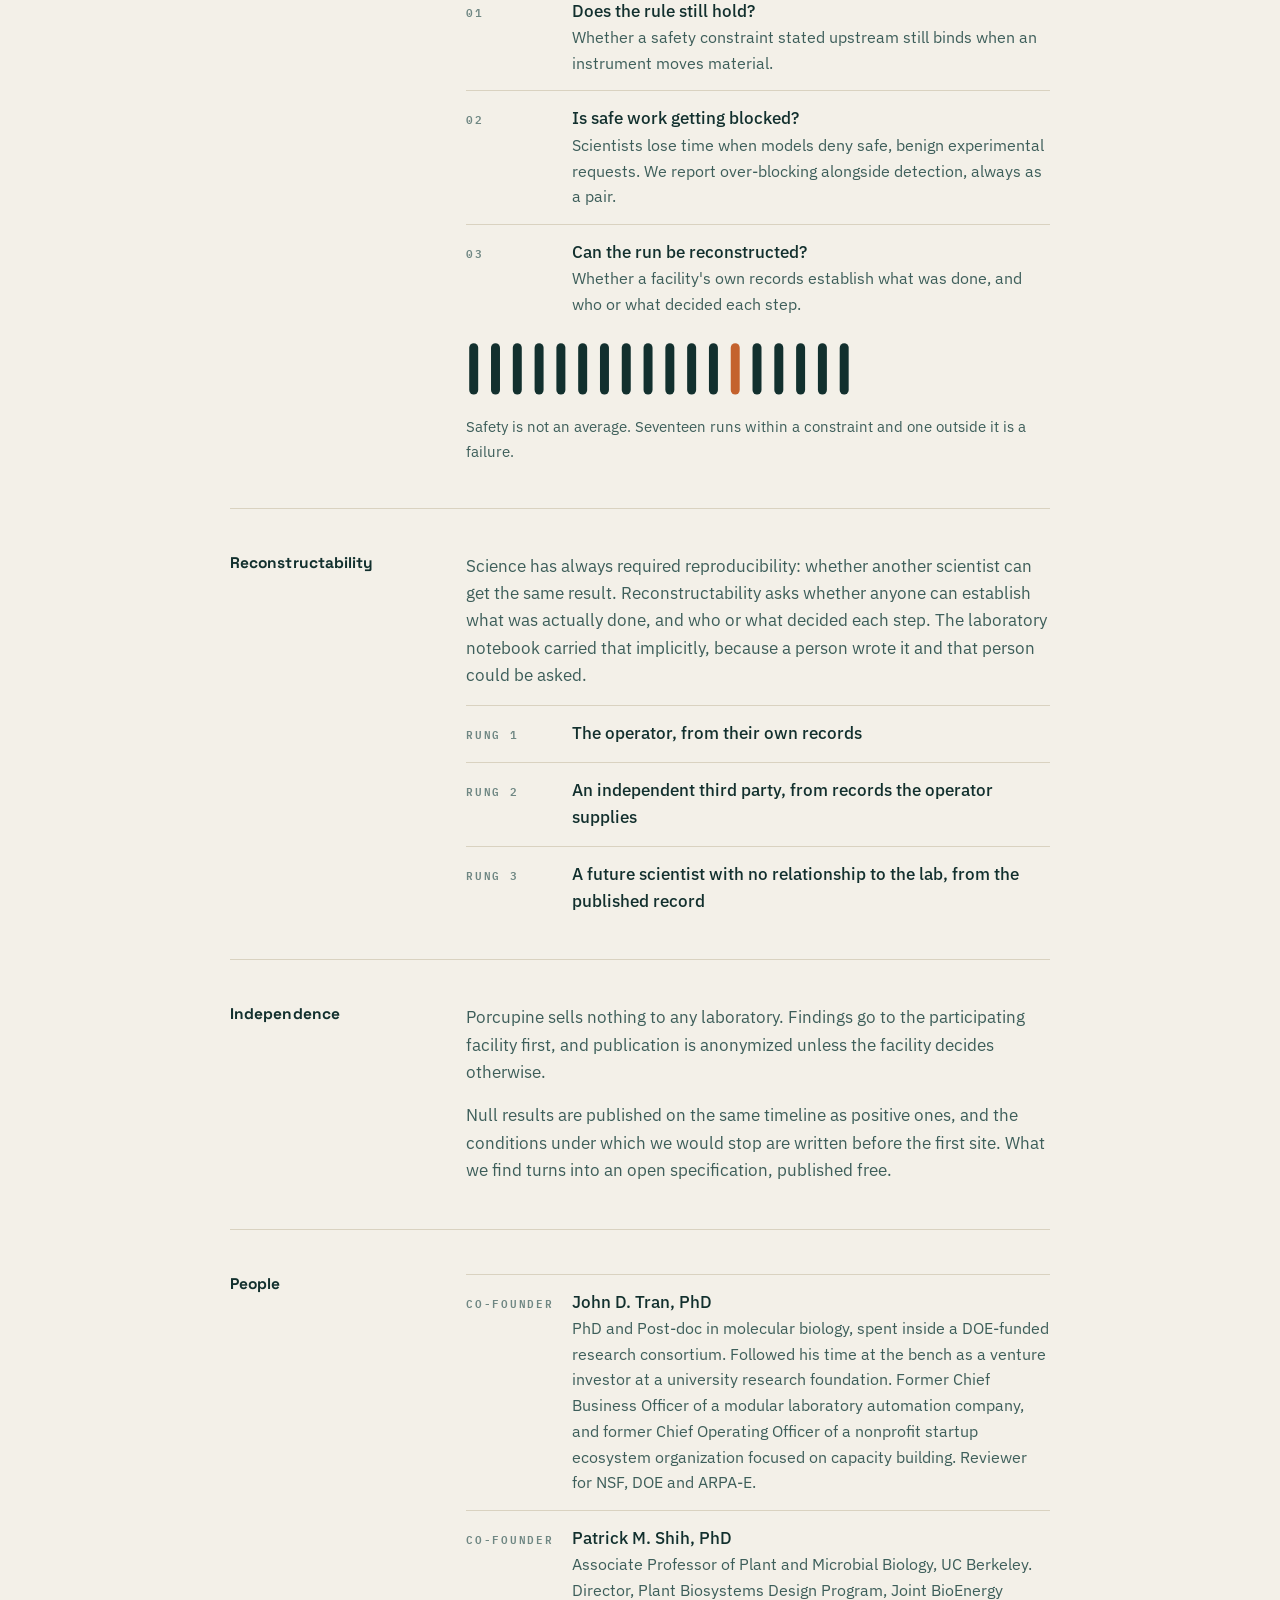
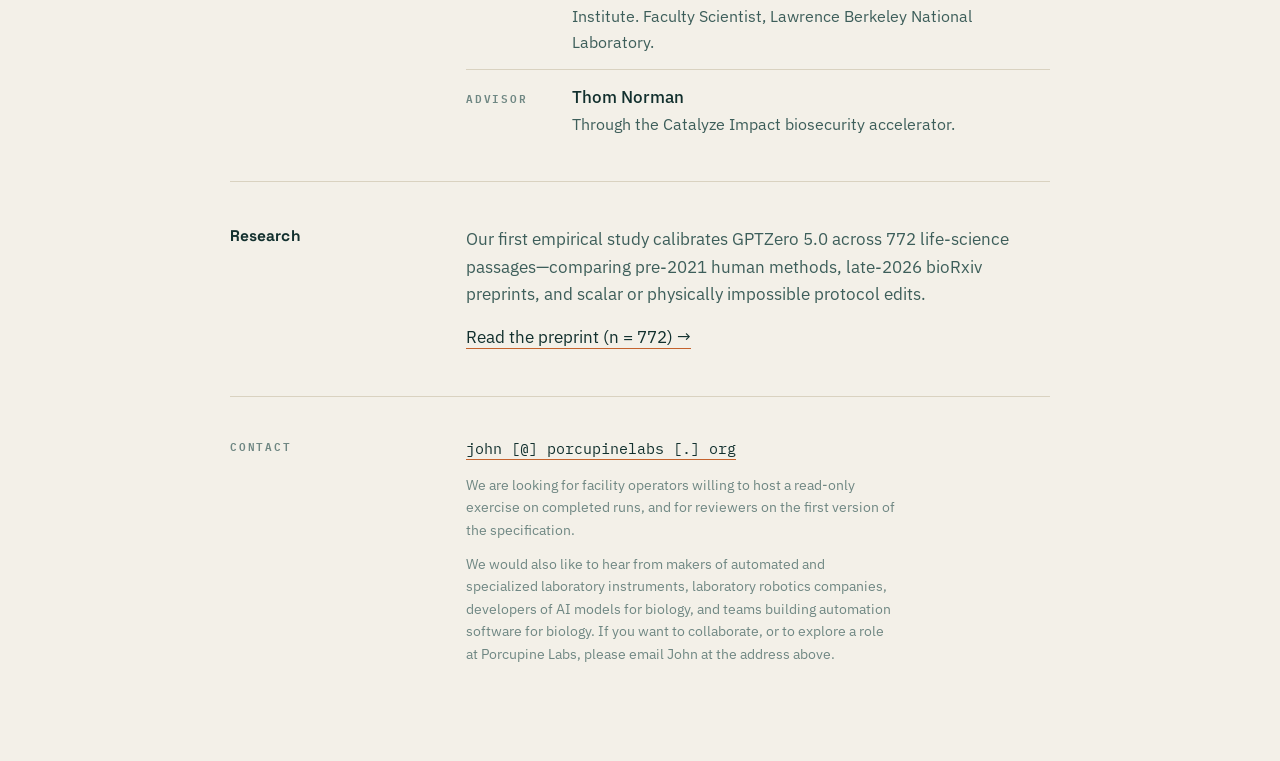
==== commit 63c5481a: "Publish dedicated /research preprint page and link from index" ====
--- a/index.html
+++ b/index.html
@@ -286,23 +286,14 @@
         </ul>
       </div>
     </section>
-
     <section id="research-findings">
-      <h2>Research Findings</h2>
-      <div class="body">
-        <div id="research-finding-mount" data-summary-src="/porcupine-labs-research-finding-section-assets/research-finding-summary.json" data-markdown-src="/porcupine-labs-research-finding-section-assets/research-finding-section.md">
-          <table class="pl-data-table" aria-label="Research findings">
-            <tbody>
-              <tr>
-                <td>Execution &amp; Provenance Artifacts</td>
-                <td><a href="/porcupine-labs-research-finding-section-assets/research-finding-section.md">Finding Markdown</a> · <a href="/porcupine-labs-research-finding-section-assets/research-finding-summary.json">Summary JSON</a> · <a href="/porcupine-labs-research-finding-section-assets/README.md">Asset README</a></td>
-              </tr>
-            </tbody>
-          </table>
-        </div>
-      </div>
-    </section>
-  </main>
+      <h2>Research</h2>
+      <div class="body">
+        <p>Our first empirical study calibrates GPTZero 5.0 across 772 life-science passages—comparing pre-2021 human methods, late-2026 bioRxiv preprints, and scalar or physically impossible protocol edits.</p>
+        <p><a href="/research">Read the preprint (n = 772) →</a></p>
+      </div>
+    </section>
+</main>
 
   <footer>
     <div class="flabel">Contact</div>
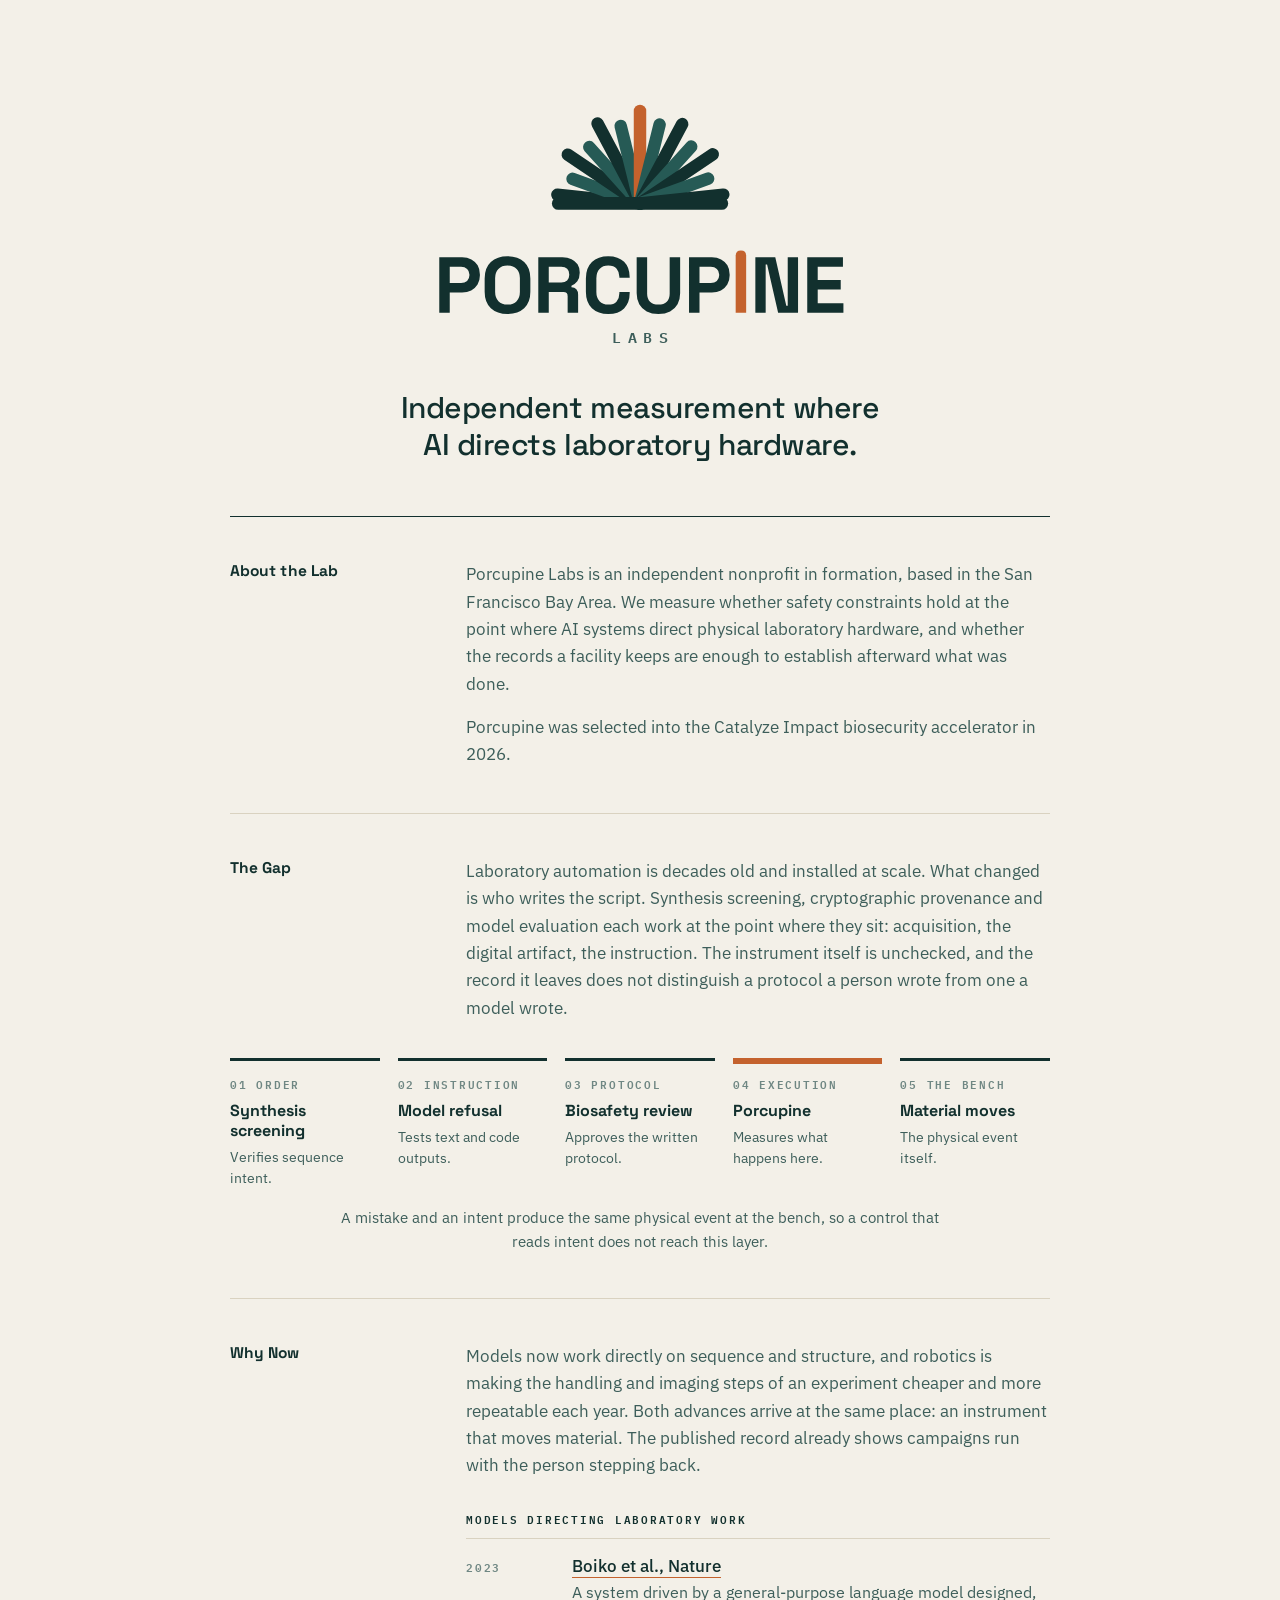
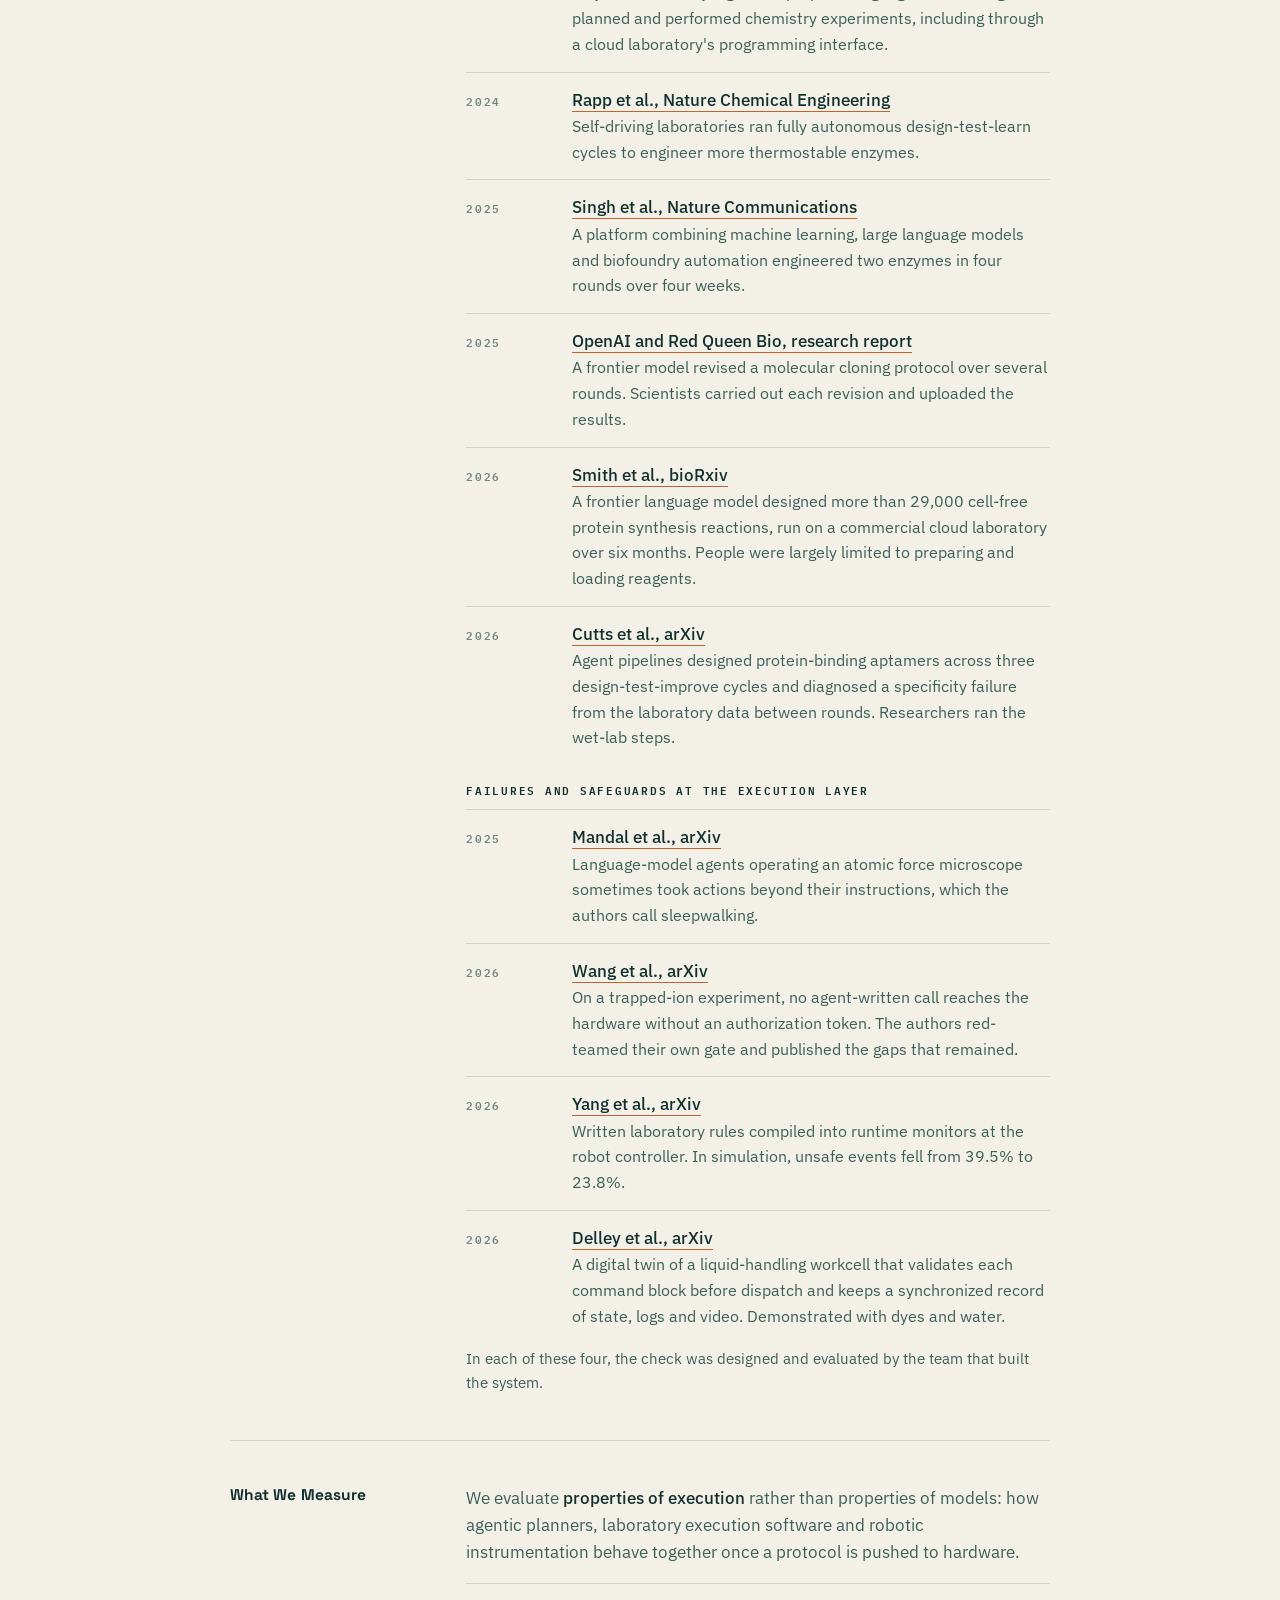
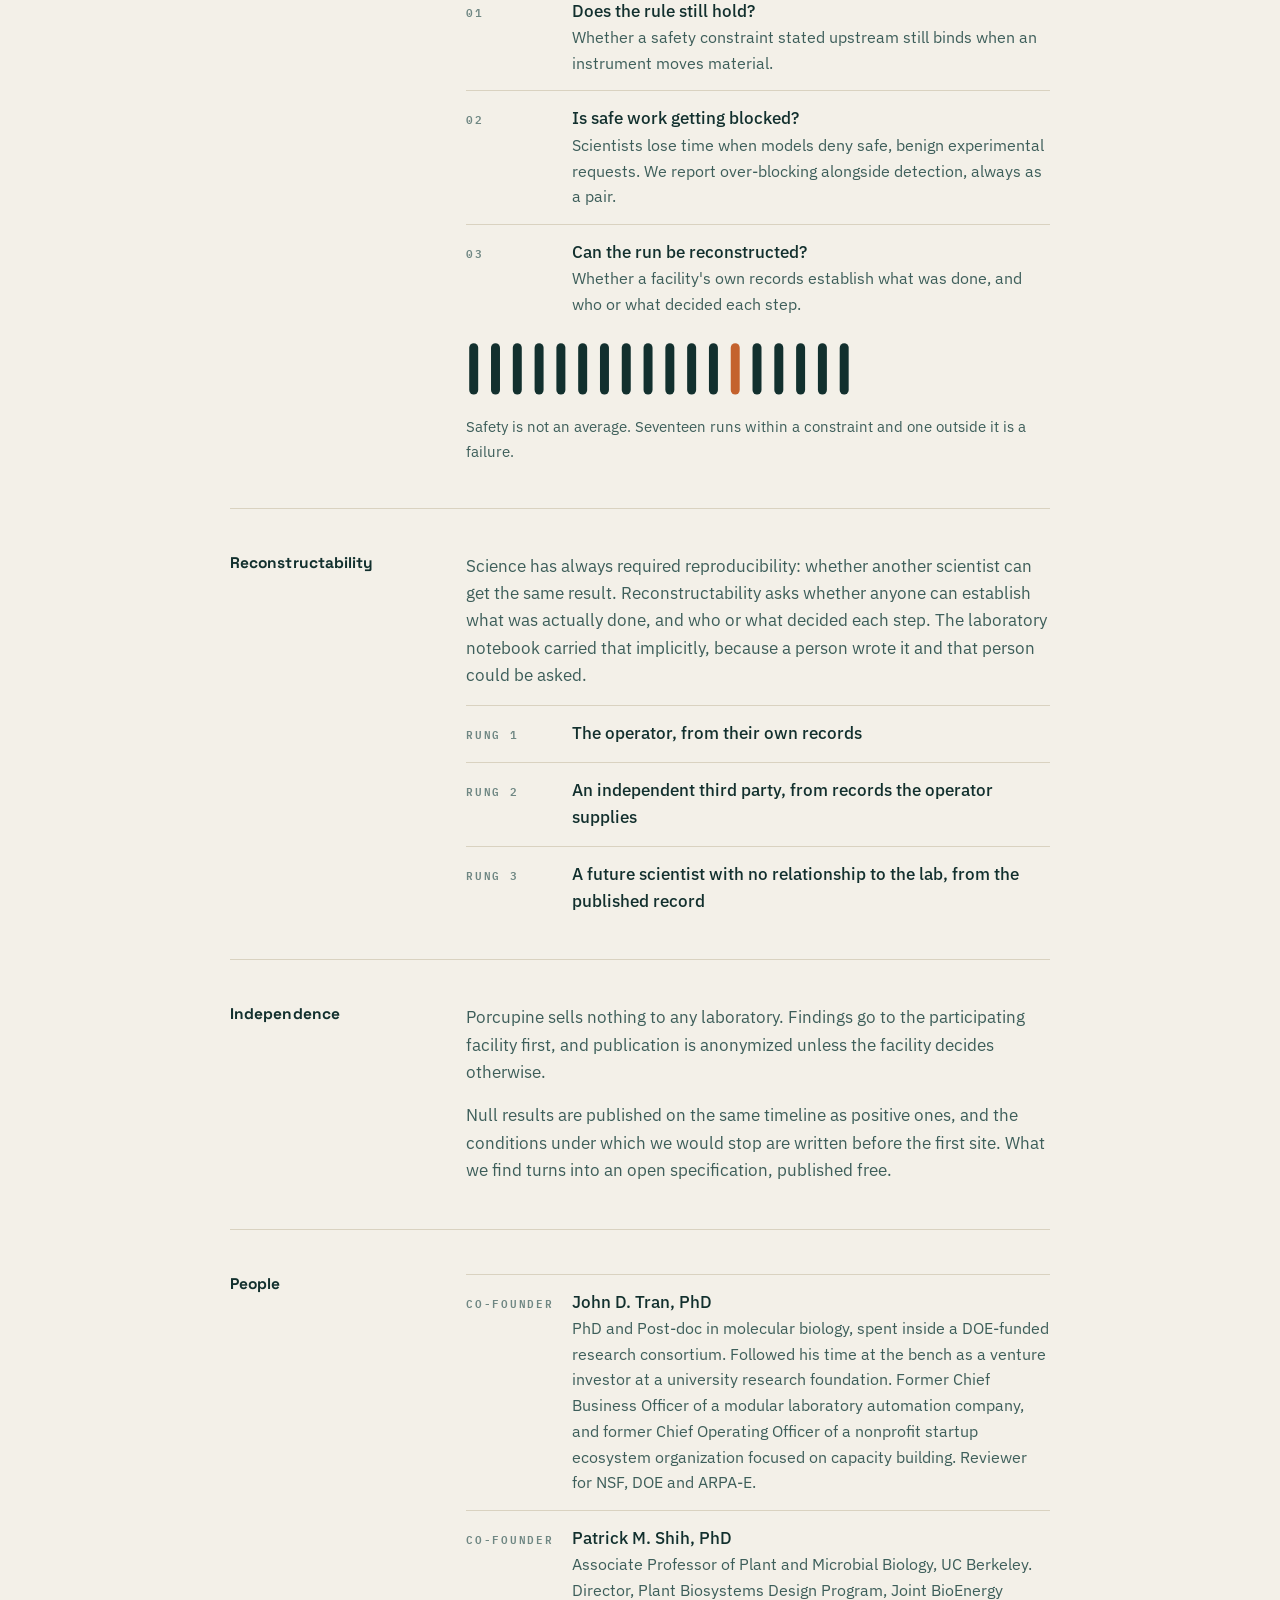
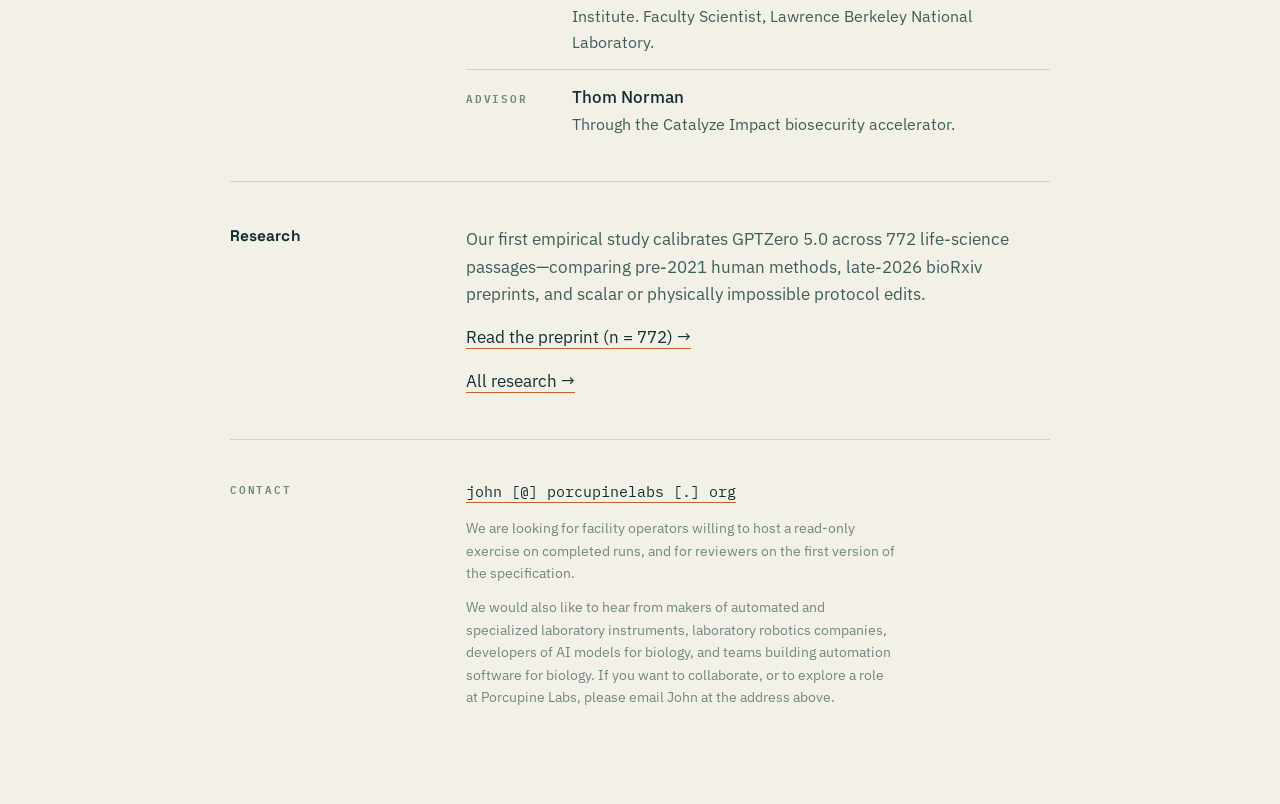
==== commit 26e6b4dd: "Give each paper its own URL, research list page, co-founder byline, remove raw artifacts" ====
--- a/index.html
+++ b/index.html
@@ -290,7 +290,8 @@
       <h2>Research</h2>
       <div class="body">
         <p>Our first empirical study calibrates GPTZero 5.0 across 772 life-science passages—comparing pre-2021 human methods, late-2026 bioRxiv preprints, and scalar or physically impossible protocol edits.</p>
-        <p><a href="/research">Read the preprint (n = 772) →</a></p>
+        <p><a href="/research/gptzero-wetlab-calibration/">Read the preprint (n = 772) →</a></p>
+        <p><a href="/research/">All research →</a></p>
       </div>
     </section>
 </main>
